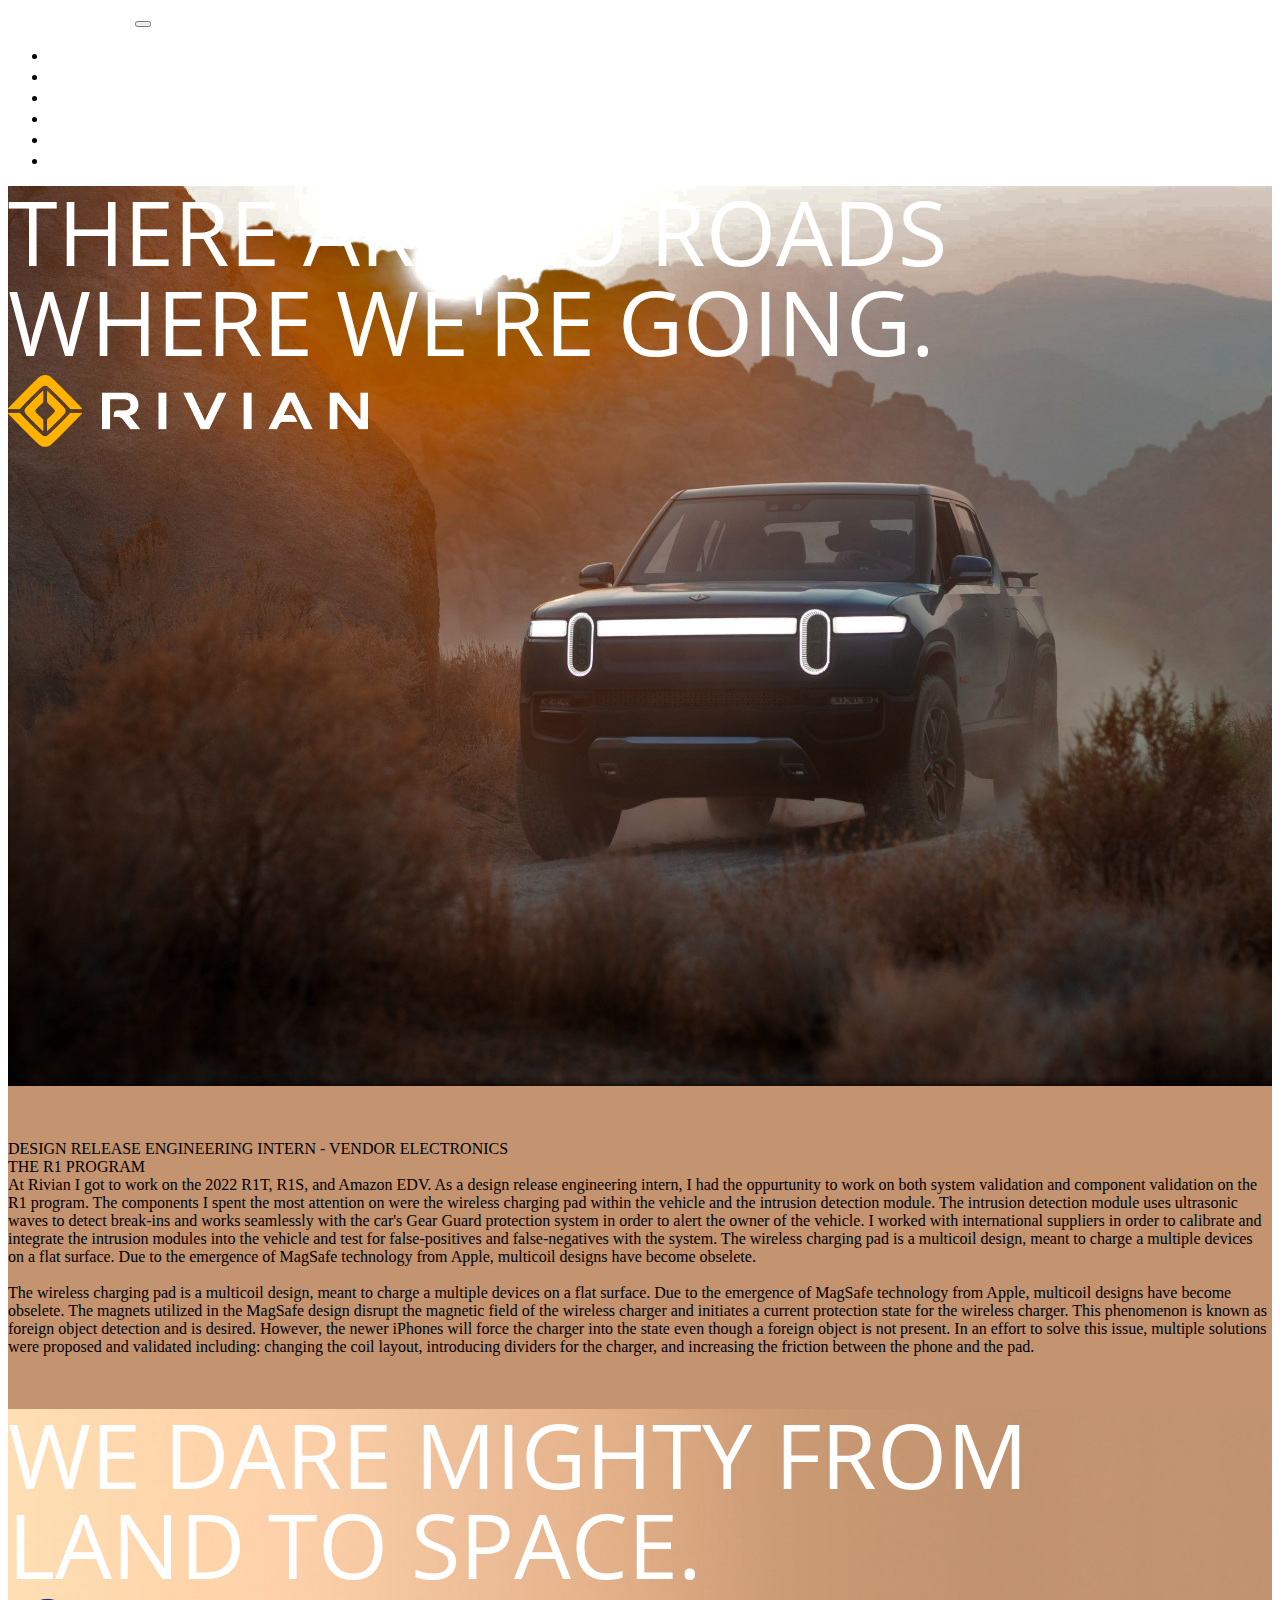
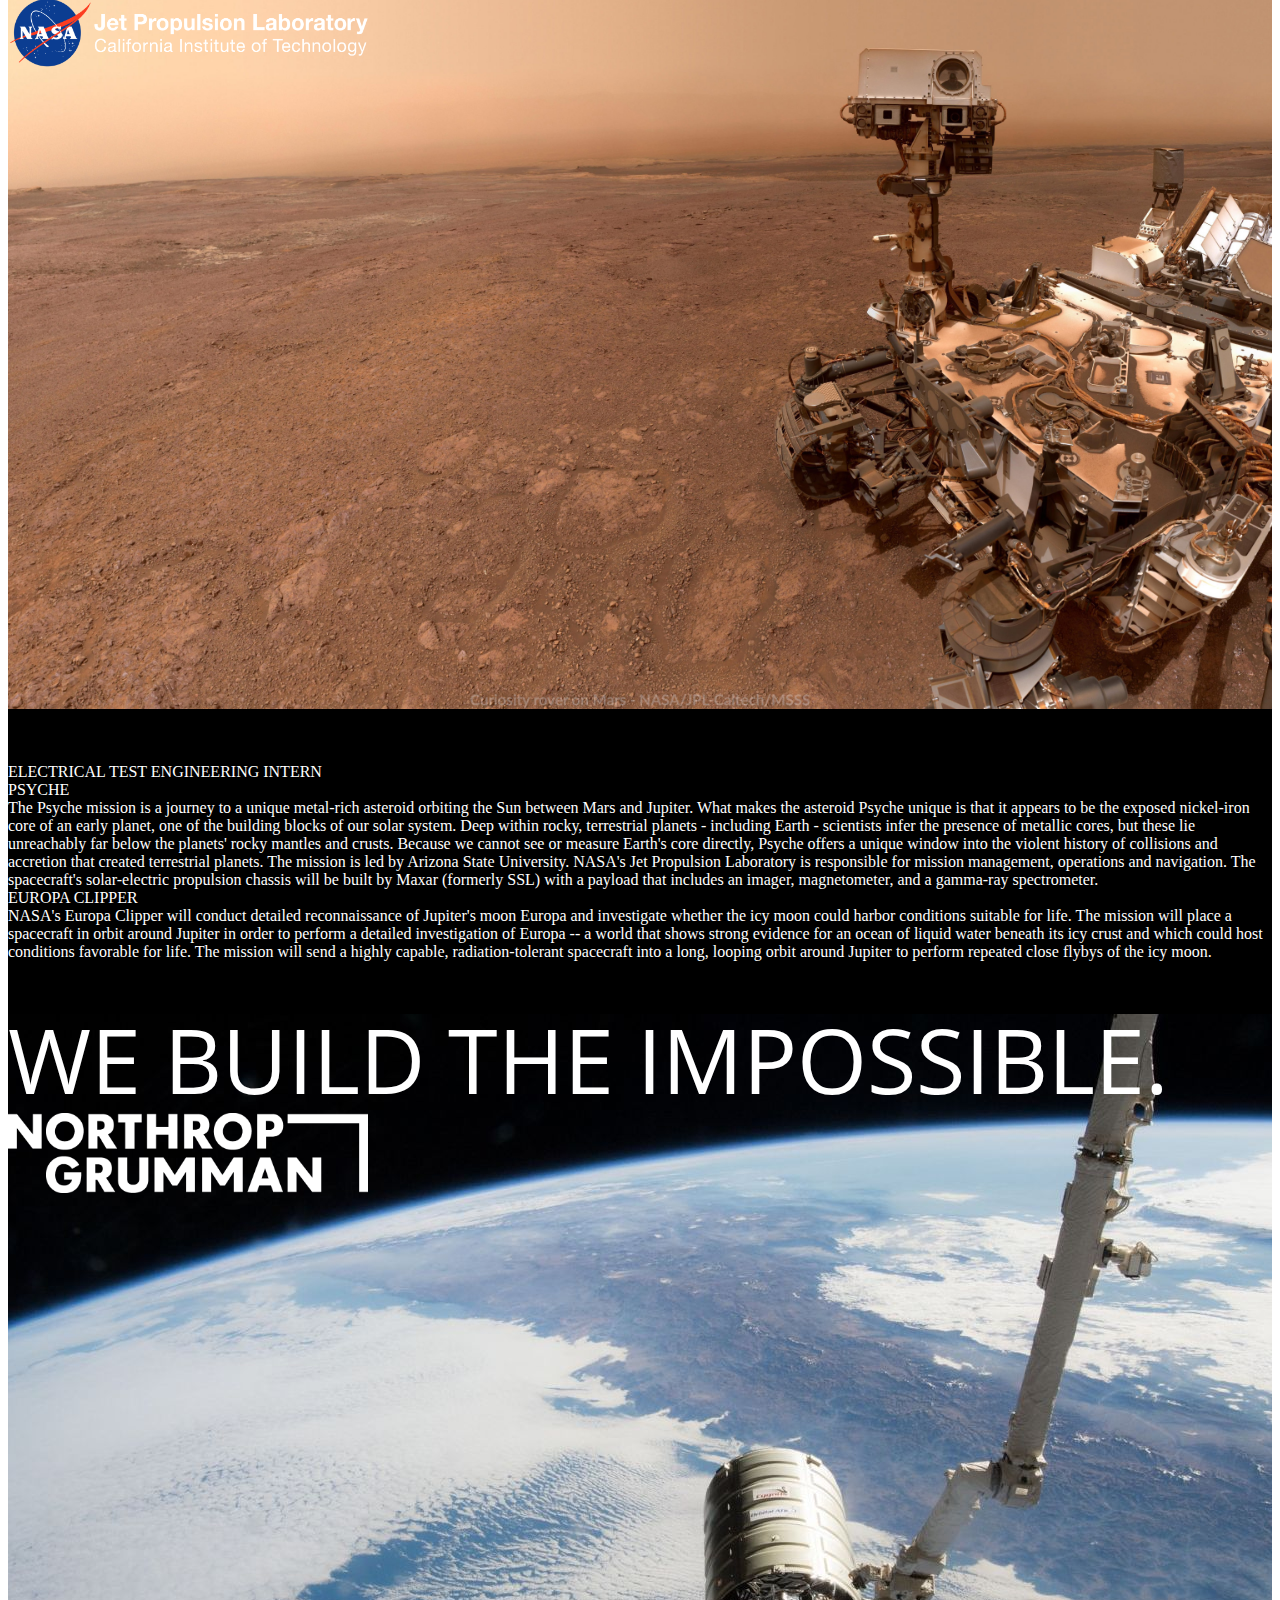
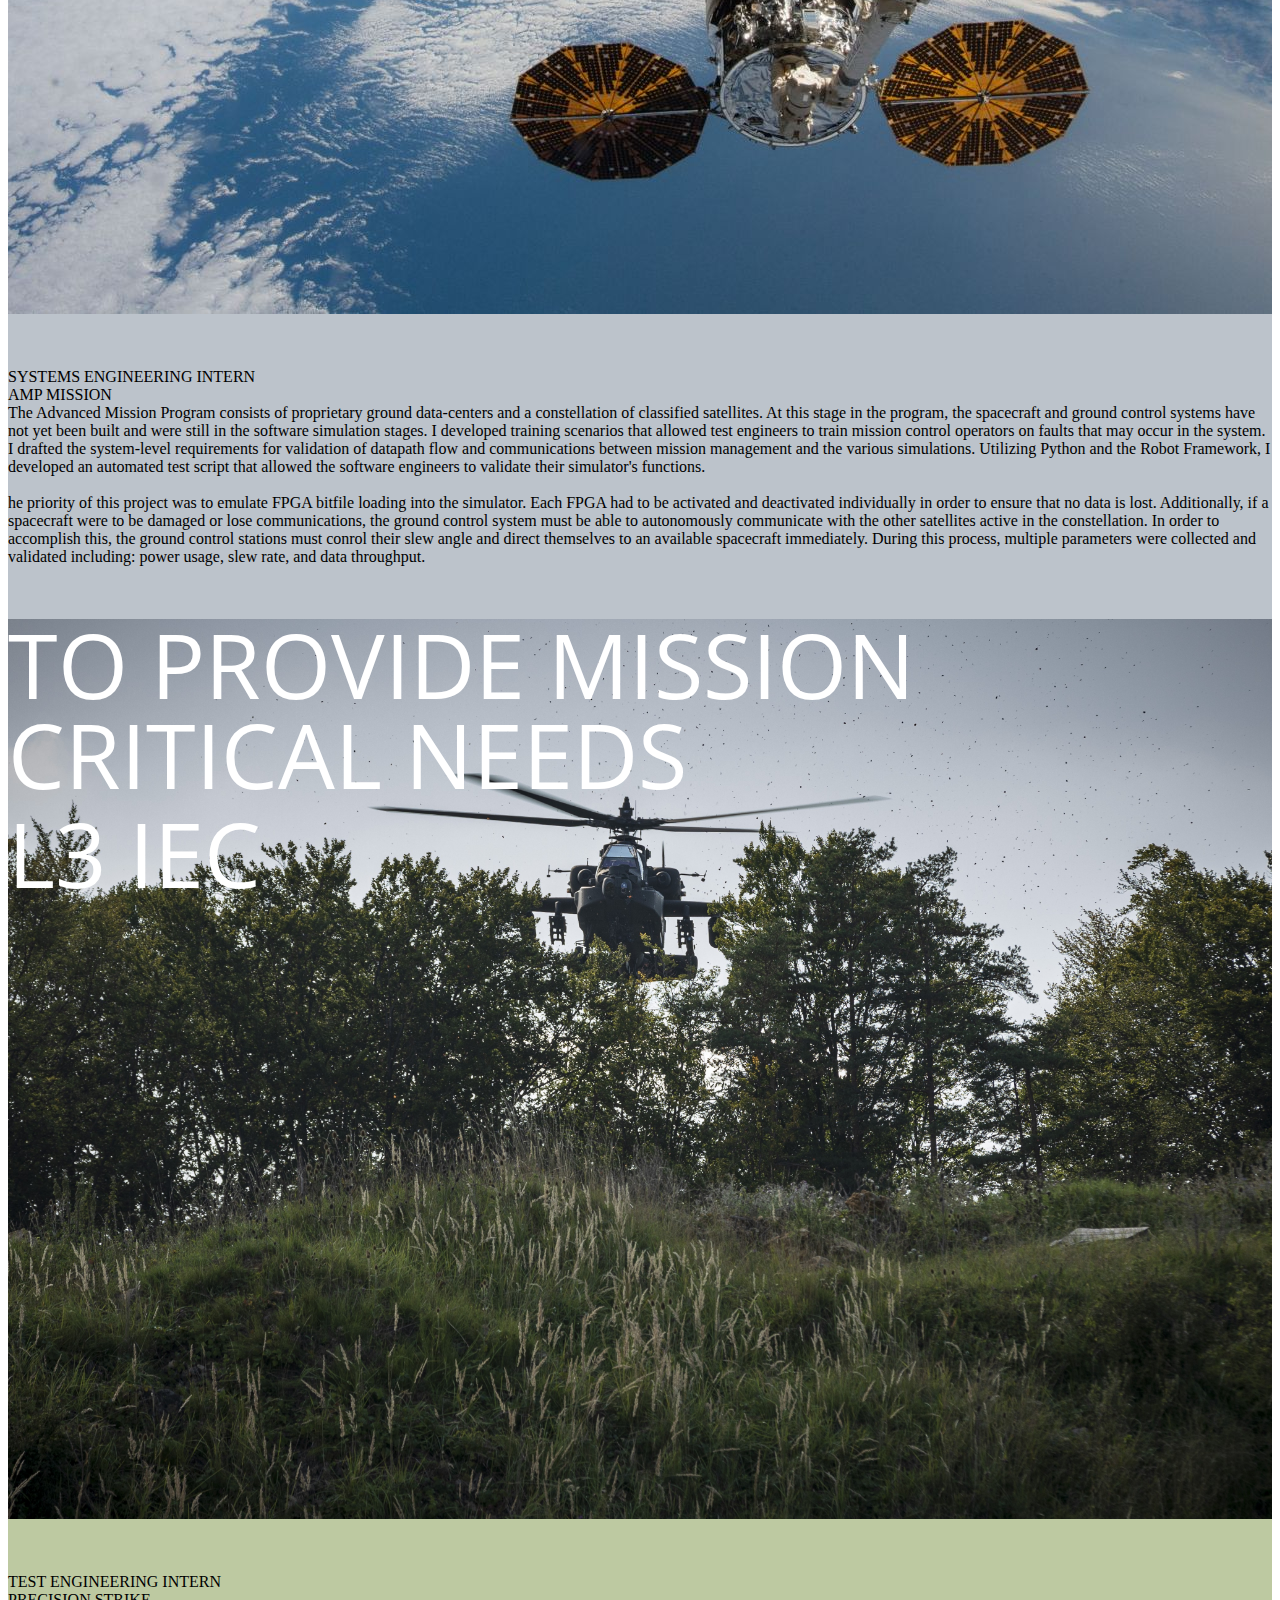
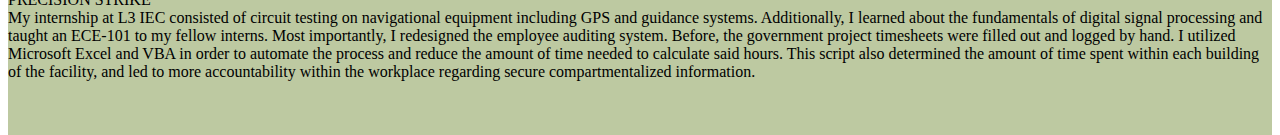
==== index.html @ f3db8d6e "Update index.html" ====
<!DOCTYPE html>
<html>
    <head>
        <title>Khoi Nguyen</title> 
        <meta charset="UTF-8">
        <meta name = "viewport" content ="width=device-width, intitial-scale=1.0">
        <link rel="apple-touch-icon" sizes="180x180" href="/apple-touch-icon.png">
        <link rel="icon" type="image/png" sizes="32x32" href="/favicon-32x32.png">
        <link rel="icon" type="image/png" sizes="16x16" href="/favicon-16x16.png">
        <link rel="manifest" href="/site.webmanifest">
        <link rel="mask-icon" href="/safari-pinned-tab.svg" color="#5bbad5">
        <meta name="msapplication-TileColor" content="#da532c">
        <meta name="theme-color" content="#ffffff">
        <link href="https://cdn.jsdelivr.net/npm/bootstrap@5.1.3/dist/css/bootstrap.min.css" rel="stylesheet" integrity="sha384-1BmE4kWBq78iYhFldvKuhfTAU6auU8tT94WrHftjDbrCEXSU1oBoqyl2QvZ6jIW3" crossorigin="anonymous">
        <link rel="stylesheet" href="main.css">
        <link rel="preconnect" href="https://fonts.googleapis.com">
        <link rel="preconnect" href="https://fonts.gstatic.com" crossorigin>
        <link href="https://fonts.googleapis.com/css2?family=Open+Sans:wght@700;800&family=Roboto&display=swap" rel="stylesheet">
    </head>
    <body> 
    <nav class="navbar navbar-expand-lg bg-dark navbar-dark fixed-top">
      <div class="container-fluid">
        <a href="#" class="col-4-lg offset-lg-1 navbar-brand nav-brand-text">KHOI NGUYEN</a>
        <button
          class="navbar-toggler"
          type="button"
          data-bs-toggle="collapse"
          data-bs-target="#navmenu"
        >
          <span class="navbar-toggler-icon"></span>
        </button>

        <div class="collapse navbar-collapse" id="navmenu">
            <ul class="navbar-nav ms-auto">
              <li class="nav-item">
                <a href="#rivian" class="nav-link nav-item-text">Rivian</a>
              </li>
              <li class="nav-item">
                <a href="#nasa" class="nav-link nav-item-text">NASA JPL</a>
              </li>
              <li class="nav-item">
                <a href="#ng" class="nav-link nav-item-text">Northrop Grumman</a>
              </li>
              <li class="nav-item">
                <a href="#l3" class="nav-link nav-item-text">L3 IEC</a>
              </li>
              <li class="nav-item">
                <a href="about.html" class="nav-link nav-item-text">About Me</a>
              </li>
              <li class="nav-item">
                <a href="https://docs.google.com/document/d/1UL4uUA7EP6CMuGkQOuOCuGX_CeTuwXxSpNr4F12MhzI/edit?usp=sharing" target= "_blank" class="nav-link nav-item-text">Resume</a>
            </li>
            </ul>
          </div>
      </div>
    </nav>
        <div class="rivianbackground">
            <div id="rivian">
                <div class="container">

                    <div class="col-lg-10 page1contents d-flex flex-column justify-content-center">
                        <div class="subtitle">THERE ARE NO ROADS WHERE WE'RE GOING.</div>
                        <img class ="logo" src="rivian.png" alt="">
                    </div>
                </div>
            </div>
        </div>
        <div class="page2tan">
            <div class="container"><div class="h2">DESIGN RELEASE ENGINEERING INTERN - VENDOR ELECTRONICS</div></div>
            <div class="container">
                <div class="row">
                    <div class="col-lg-6">
                        <div class=" h1">THE R1 PROGRAM</div>
                        <div class="p">At Rivian I got to work on the 2022 R1T, R1S, and Amazon EDV. As a design release engineering intern, I had the oppurtunity 
                            to work on both system validation and component validation on the R1 program. The components I spent the most attention on 
                            were the wireless charging pad within the vehicle and the intrusion detection module. The intrusion detection module uses 
                            ultrasonic waves to detect break-ins and works seamlessly with the car's Gear Guard protection system in order to alert 
                            the owner of the vehicle. I worked with international suppliers in order to calibrate and integrate the intrusion modules 
                            into the vehicle and test for false-positives and false-negatives with the system. The wireless charging pad is a multicoil design, 
                            meant to charge a multiple devices on a flat surface. Due to the emergence of MagSafe technology from Apple, multicoil designs have become obselete.

                        </div>
                    </div>
                    <div class="col-lg-6">
                        <div class=" h1">&nbsp</div>
                        <div class="p">The wireless charging pad is a multicoil design, meant to charge a multiple devices on a flat surface. Due to the emergence of 
                            MagSafe technology from Apple, multicoil designs have become obselete. The magnets utilized in the MagSafe design disrupt the magnetic field 
                            of the wireless charger and initiates a current protection state for the wireless charger. This phenomenon is known as foreign object detection 
                            and is desired. However, the newer iPhones will force the charger into the state even though a foreign object is not present. In an effort to solve this 
                            issue, multiple solutions were proposed and validated including: changing the coil layout, introducing dividers for the charger, and increasing the friction 
                            between the phone and the pad.

                        </div>
                    </div>
                </div>
            </div>
        </div>
        <div class="nasabackground">
            <div id="nasa">
                <div class="container">

                    <div class="col-lg-10 page1contents d-flex flex-column justify-content-center">
                        <div class="subtitle">WE DARE MIGHTY FROM LAND TO SPACE.</div>
                        <img class ="logo" src="nasa.png" alt="">
                    </div>
                </div>
            </div>
        </div>
        <div class="page2black">
            <div class="container"><div class="h2">ELECTRICAL TEST ENGINEERING INTERN</div></div>
            <div class="container">
                <div class="row">
                    <div class="col-lg-6">
                        <div class=" h1">PSYCHE</div>
                        <div class="p">The Psyche mission is a journey to a unique metal-rich asteroid orbiting the Sun between Mars and Jupiter. 
                            What makes the asteroid Psyche unique is that it appears to be the exposed nickel-iron core of an early planet, one 
                            of the building blocks of our solar system. Deep within rocky, terrestrial planets - including Earth - scientists 
                            infer the presence of metallic cores, but these lie unreachably far below the planets' rocky mantles and crusts. 
                            Because we cannot see or measure Earth's core directly, Psyche offers a unique window into the violent history of 
                            collisions and accretion that created terrestrial planets. The mission is led by Arizona State University. NASA's 
                            Jet Propulsion Laboratory is responsible for mission management, operations and navigation. The spacecraft's 
                            solar-electric propulsion chassis will be built by Maxar (formerly SSL) with a payload that includes an imager, 
                            magnetometer, and a gamma-ray spectrometer.
                        </div>
                    </div>
                    <div class="col-lg-6">
                        <div class=" h1">EUROPA CLIPPER</div>
                        <div class="p">NASA's Europa Clipper will conduct detailed reconnaissance of Jupiter's moon Europa and investigate 
                            whether the icy moon could harbor conditions suitable for life. The mission will place a spacecraft in orbit 
                            around Jupiter in order to perform a detailed investigation of Europa -- a world that shows strong evidence 
                            for an ocean of liquid water beneath its icy crust and which could host conditions favorable for life. The 
                            mission will send a highly capable, radiation-tolerant spacecraft into a long, looping orbit around Jupiter 
                            to perform repeated close flybys of the icy moon.
                        </div>
                    </div>
                </div>
            </div>
        </div>
        <div class="northropbackground">
            <div id="ng">
                <div class="container">

                    <div class="col-lg-8 page1contents d-flex flex-column justify-content-center">
                        <div class="subtitle">WE BUILD THE IMPOSSIBLE.</div>
                        <img class ="logo" src="northrop.png" alt="">
                    </div>
                </div>
            </div>
        </div>
        <div class="page2blue">
            <div class="container"><div class="h2">SYSTEMS ENGINEERING INTERN</div></div>
            <div class="container">
                <div class="row">
                    <div class="col-lg-6">
                        <div class="h1">AMP MISSION</div>
                        <div class="p">
                            The Advanced Mission Program consists of proprietary ground data-centers and a constellation of classified satellites. At this stage in the program, the spacecraft 
                            and ground control systems have not yet been built and were still in the software simulation stages. I developed training scenarios that allowed test engineers to train 
                            mission control operators on faults that may occur in the system. I drafted the system-level requirements for validation of datapath flow and communications between mission 
                            management and the various simulations. Utilizing Python and the Robot Framework, I developed an automated test script that allowed the software engineers to validate their 
                            simulator's functions.
                        </div>
                    </div>
                    <div class="col-lg-6">
                        <div class="h1">&nbsp</div>
                        <div class="p">
                            he priority of this project was to emulate FPGA bitfile loading into the simulator. Each FPGA had to be activated and deactivated individually in order 
                            to ensure that no data is lost. Additionally, if a spacecraft were to be damaged or lose communications, the ground control system must be able to autonomously communicate with 
                            the other satellites active in the constellation. In order to accomplish this, the ground control stations must conrol their slew angle and direct themselves 
                            to an available spacecraft immediately. During this process, multiple parameters were collected and validated including: power usage, slew rate, and data throughput.
                        </div>
                    </div>
                </div>
            </div>
        </div>
        <div class="l3background">
            <div id="l3">
                <div class="container">

                    <div class="page1contents d-flex flex-column justify-content-center">
                        <div class="subtitle">TO PROVIDE MISSION CRITICAL NEEDS</div>
                        <div class="subtitle">L3 IEC</div>
                    </div>
                </div>
            </div>
        </div>
        <div class="page2green">
            <div class="container"><div class="h2">TEST ENGINEERING INTERN</div></div>
            <div class="container">
                <div class="col-lg-8">
                    <div class="h1">PRECISION STRIKE</div>
                    <div class="p">
                        My internship at L3 IEC consisted of circuit testing on navigational equipment including GPS and guidance systems. Additionally, I learned about the fundamentals 
                        of digital signal processing and taught an ECE-101 to my fellow interns. Most importantly, I redesigned the employee auditing system. Before, the government project 
                        timesheets were filled out and logged by hand. I utilized Microsoft Excel and VBA in order to automate the process and reduce the amount of time needed to calculate 
                        said hours. This script also determined the amount of time spent within each building of the facility, and led to more accountability within the workplace regarding 
                        secure compartmentalized information.
                    </div>
                </div>
            </div>
        </div>
        


        <script src="https://cdn.jsdelivr.net/npm/bootstrap@5.1.3/dist/js/bootstrap.bundle.min.js" integrity="sha384-ka7Sk0Gln4gmtz2MlQnikT1wXgYsOg+OMhuP+IlRH9sENBO0LRn5q+8nbTov4+1p" crossorigin="anonymous"></script>
        <script>
            window.addEventListener('scroll', function () {
                const height = window.innerHeight*0.2;
                let header = document.querySelector('nav');
                let windowPosition = window.scrollY > height;
                header.classList.toggle('scrolled', windowPosition);
            })
        </script>
    </body>

</html>
---- main.css ----
html, body{
    scroll-behavior: smooth;
    text-decoration-skip-ink: none !important;
    word-wrap: break-word;
}
body{
    min-height: 100vh;
    min-height: fill-available;
    min-height: -webkit-fill-available;
}
html{
    height: fill-available;
    height: -webkit-fill-available;
}
.bg-dark{
    background: transparent !important;
}
.bg-dark.scrolled{
    transition: 500ms ease !important;
    background: rgba(0,0,0,0) !important;
}
.nav-brand-text, .nav-brand-text:hover{
    font-size: 1.1rem;
    text-decoration: underline  0.4rem white;
    color: white;
}
.dropdown .nav-link{
    color: white;
    font-size: 1.1rem;
    text-decoration: underline  0.4rem transparent !important;
    transition: text-decoration-color 0.5s !important;
}
.dropdown-menu-right {
    right: 0;
    left: auto;
}
.dropdown-toggle:hover, .dropdown-toggle:visited .dropdown-toggle:active .drodown-toggle:focus{
    font-size: 1.1rem;
    text-decoration-color: white !important;
    color: white !important;
}
.nav-item-text{
    font-size: 1.1rem;
    text-decoration: underline  0.4rem transparent;
    color: white !important;
    transition: text-decoration-color 0.5s;
}
.nav-item-text:hover, .nav-item-text:visited{
    text-decoration-color: white !important;
    color: white !important;
}

.subtitle{
    color: white;
    position: relative;
    font-size: 10vh;
    font-family: 'Open Sans', sans-serif;
    line-height: 10vh;
    padding-bottom: 1vh;
}

.logo{
    width: 40vh;
    margin:0;
    height: auto;
    position: relative;
}
.bluebackground{
    height:50vh;
    background-color: #66b3ff;
    background-size:cover;
    background-position: center;
    margin-top:-1px;
}
.nasabackground{
    height:100vh;
    background-image: url(nasabackground.jpg);
    background-size:cover;
    background-position: top;
    margin-top:-1px;
}
.rivianbackground{
    height:100vh;
    background-image: url(rivianbackground.jpg);
    background-size:cover;
    background-position: 0% 0%;
    margin-top:-1px;
}
.northropbackground{
    height:100vh;
    background-image: url(northropbackground.jpg);
    background-size:cover;
    background-position: center;
    margin-top:-1px;
}
.l3background{
    height:100vh;
    background-image: url(l3background.jpg);
    background-size:cover;
    background-position: center;
    margin-top:-1px;
}

.halfpagecontents{
    height: 50vh;
}

.page1contents{
    height: 100vh;
}
.page2black{
    padding-top: 6vh;
    padding-bottom: 6vh;
    height: auto;
    background-color: #000000;
    margin:0;
    color: white;
}
.page2tan{
    padding-top: 6vh;
    padding-bottom: 6vh;
    height: auto;
    background-color: #c49370;
    margin:0;
}
.page2blue{
    padding-top: 6vh;
    padding-bottom: 6vh;
    height: auto;
    background-color: #BCC3CB;
    margin:0;
}
.page2green{
    padding-top: 6vh;
    padding-bottom: 6vh;
    height: auto;
    background-color: #bdc9a1;
    margin:0;
}
.page2white{
    padding-top: 6vh;
    padding-bottom: 6vh;
    height: auto;
    background-color: #FFFFFF;
    margin:0;
}
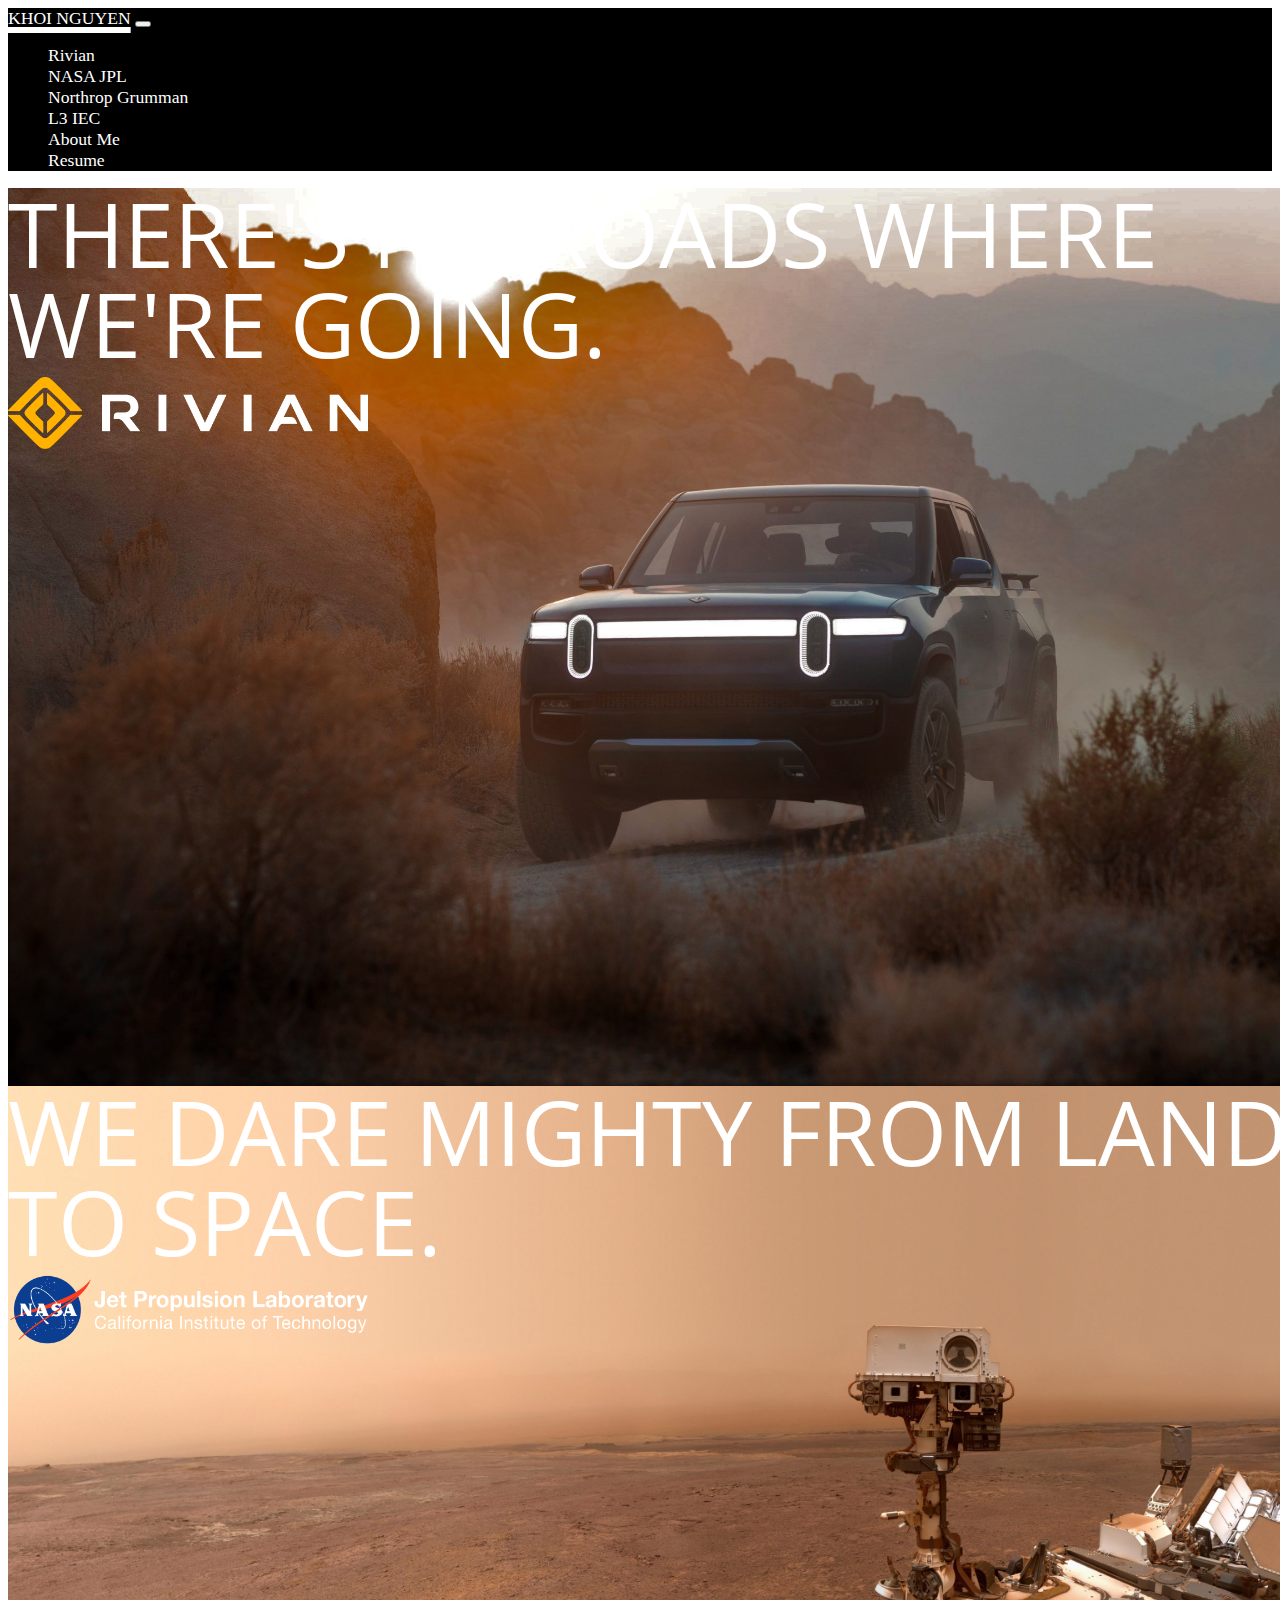
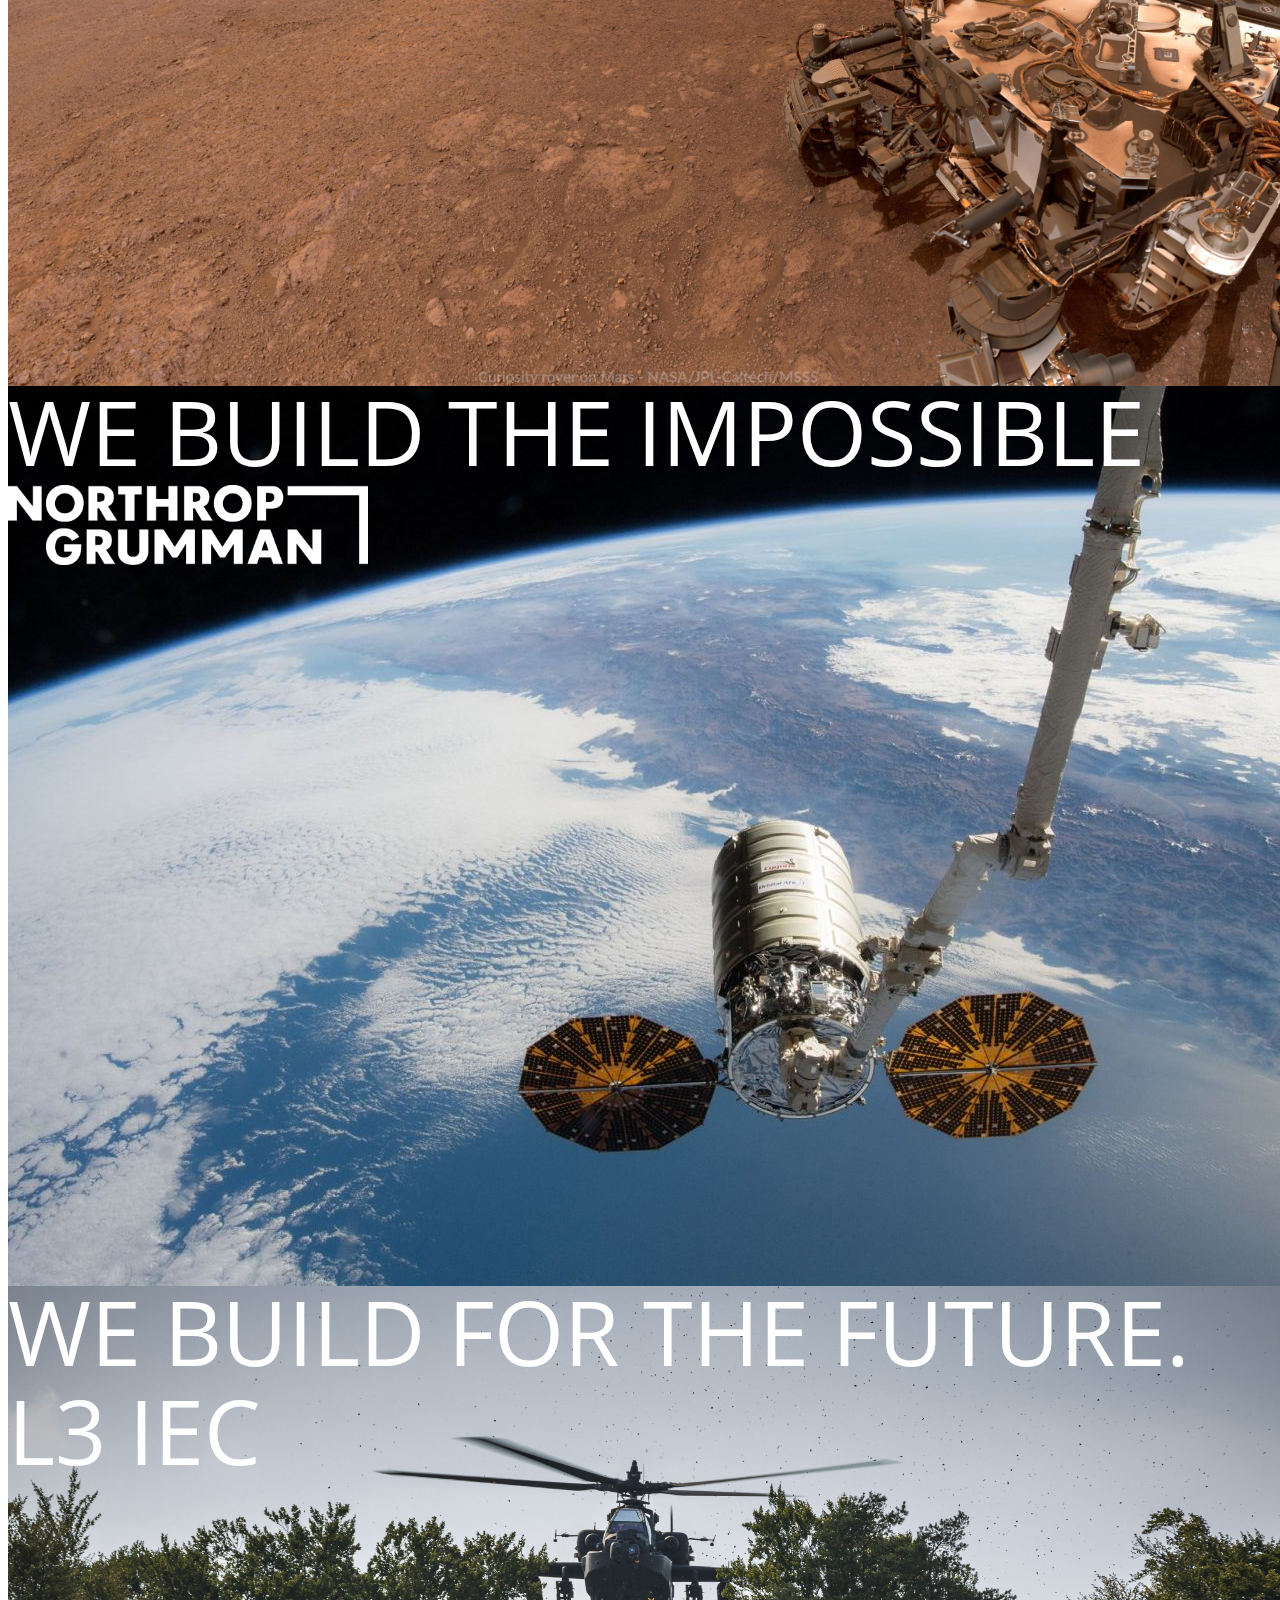
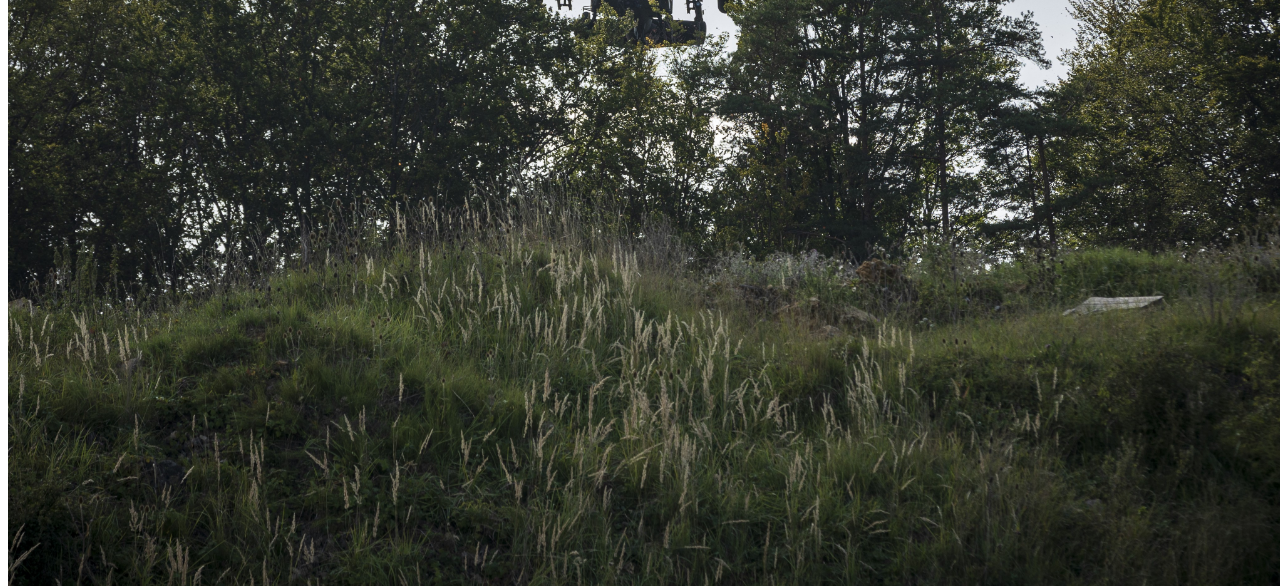
==== commit b8a39c04: "mobile formatting test" ====
--- a/index.html
+++ b/index.html
@@ -54,158 +54,49 @@
           </div>
       </div>
     </nav>
-        <div class="rivianbackground">
-            <div id="rivian">
-                <div class="container">
-
-                    <div class="col-lg-10 page1contents d-flex flex-column justify-content-center">
-                        <div class="subtitle">THERE ARE NO ROADS WHERE WE'RE GOING.</div>
-                        <img class ="logo" src="rivian.png" alt="">
-                    </div>
-                </div>
+    <div class="section">
+        <div id="rivian" class="rivianbackground container-fluid d-flex flex-column justify-content-center">             
+            <div class="col-lg-6 offset-lg-1 page1contents">
+                <div class="subtitle">THERE'S NO ROADS WHERE WE'RE GOING.</div>
+                <img class ="logo" src="rivian.png" alt="">
             </div>
         </div>
-        <div class="page2tan">
-            <div class="container"><div class="h2">DESIGN RELEASE ENGINEERING INTERN - VENDOR ELECTRONICS</div></div>
-            <div class="container">
-                <div class="row">
-                    <div class="col-lg-6">
-                        <div class=" h1">THE R1 PROGRAM</div>
-                        <div class="p">At Rivian I got to work on the 2022 R1T, R1S, and Amazon EDV. As a design release engineering intern, I had the oppurtunity 
-                            to work on both system validation and component validation on the R1 program. The components I spent the most attention on 
-                            were the wireless charging pad within the vehicle and the intrusion detection module. The intrusion detection module uses 
-                            ultrasonic waves to detect break-ins and works seamlessly with the car's Gear Guard protection system in order to alert 
-                            the owner of the vehicle. I worked with international suppliers in order to calibrate and integrate the intrusion modules 
-                            into the vehicle and test for false-positives and false-negatives with the system. The wireless charging pad is a multicoil design, 
-                            meant to charge a multiple devices on a flat surface. Due to the emergence of MagSafe technology from Apple, multicoil designs have become obselete.
-
-                        </div>
-                    </div>
-                    <div class="col-lg-6">
-                        <div class=" h1">&nbsp</div>
-                        <div class="p">The wireless charging pad is a multicoil design, meant to charge a multiple devices on a flat surface. Due to the emergence of 
-                            MagSafe technology from Apple, multicoil designs have become obselete. The magnets utilized in the MagSafe design disrupt the magnetic field 
-                            of the wireless charger and initiates a current protection state for the wireless charger. This phenomenon is known as foreign object detection 
-                            and is desired. However, the newer iPhones will force the charger into the state even though a foreign object is not present. In an effort to solve this 
-                            issue, multiple solutions were proposed and validated including: changing the coil layout, introducing dividers for the charger, and increasing the friction 
-                            between the phone and the pad.
-
-                        </div>
-                    </div>
-                </div>
+    </div>
+    
+    <div class="section">
+        <div id="nasa" class="nasabackground container-fluid d-flex flex-column justify-content-center">             
+            <div class="col-lg-6 offset-lg-1 page1contents">
+                <div class="subtitle">WE DARE MIGHTY FROM LAND TO SPACE.</div>
+                <img class ="logo" src="nasa.png" alt="">
             </div>
         </div>
-        <div class="nasabackground">
-            <div id="nasa">
-                <div class="container">
-
-                    <div class="col-lg-10 page1contents d-flex flex-column justify-content-center">
-                        <div class="subtitle">WE DARE MIGHTY FROM LAND TO SPACE.</div>
-                        <img class ="logo" src="nasa.png" alt="">
-                    </div>
-                </div>
+    </div>
+    
+    <div class="section">
+        <div id="ng" class="northropbackground container-fluid d-flex flex-column justify-content-center">             
+            <div class="col-lg-6 offset-lg-1 page1contents">
+                <div class="subtitle">WE BUILD THE IMPOSSIBLE</div>
+                <img class ="logo" src="northrop.png" alt="">
             </div>
         </div>
-        <div class="page2black">
-            <div class="container"><div class="h2">ELECTRICAL TEST ENGINEERING INTERN</div></div>
-            <div class="container">
-                <div class="row">
-                    <div class="col-lg-6">
-                        <div class=" h1">PSYCHE</div>
-                        <div class="p">The Psyche mission is a journey to a unique metal-rich asteroid orbiting the Sun between Mars and Jupiter. 
-                            What makes the asteroid Psyche unique is that it appears to be the exposed nickel-iron core of an early planet, one 
-                            of the building blocks of our solar system. Deep within rocky, terrestrial planets - including Earth - scientists 
-                            infer the presence of metallic cores, but these lie unreachably far below the planets' rocky mantles and crusts. 
-                            Because we cannot see or measure Earth's core directly, Psyche offers a unique window into the violent history of 
-                            collisions and accretion that created terrestrial planets. The mission is led by Arizona State University. NASA's 
-                            Jet Propulsion Laboratory is responsible for mission management, operations and navigation. The spacecraft's 
-                            solar-electric propulsion chassis will be built by Maxar (formerly SSL) with a payload that includes an imager, 
-                            magnetometer, and a gamma-ray spectrometer.
-                        </div>
-                    </div>
-                    <div class="col-lg-6">
-                        <div class=" h1">EUROPA CLIPPER</div>
-                        <div class="p">NASA's Europa Clipper will conduct detailed reconnaissance of Jupiter's moon Europa and investigate 
-                            whether the icy moon could harbor conditions suitable for life. The mission will place a spacecraft in orbit 
-                            around Jupiter in order to perform a detailed investigation of Europa -- a world that shows strong evidence 
-                            for an ocean of liquid water beneath its icy crust and which could host conditions favorable for life. The 
-                            mission will send a highly capable, radiation-tolerant spacecraft into a long, looping orbit around Jupiter 
-                            to perform repeated close flybys of the icy moon.
-                        </div>
-                    </div>
-                </div>
+    </div>
+        
+    <div class="section">
+        <div id="l3" class="l3background container-fluid d-flex flex-column justify-content-center">             
+            <div class="col-lg-6 offset-lg-1 page1contents">
+                <div class="subtitle">WE BUILD FOR THE FUTURE.</div>
+                <div class="subtitle">L3 IEC</div>
             </div>
         </div>
-        <div class="northropbackground">
-            <div id="ng">
-                <div class="container">
-
-                    <div class="col-lg-8 page1contents d-flex flex-column justify-content-center">
-                        <div class="subtitle">WE BUILD THE IMPOSSIBLE.</div>
-                        <img class ="logo" src="northrop.png" alt="">
-                    </div>
-                </div>
-            </div>
-        </div>
-        <div class="page2blue">
-            <div class="container"><div class="h2">SYSTEMS ENGINEERING INTERN</div></div>
-            <div class="container">
-                <div class="row">
-                    <div class="col-lg-6">
-                        <div class="h1">AMP MISSION</div>
-                        <div class="p">
-                            The Advanced Mission Program consists of proprietary ground data-centers and a constellation of classified satellites. At this stage in the program, the spacecraft 
-                            and ground control systems have not yet been built and were still in the software simulation stages. I developed training scenarios that allowed test engineers to train 
-                            mission control operators on faults that may occur in the system. I drafted the system-level requirements for validation of datapath flow and communications between mission 
-                            management and the various simulations. Utilizing Python and the Robot Framework, I developed an automated test script that allowed the software engineers to validate their 
-                            simulator's functions.
-                        </div>
-                    </div>
-                    <div class="col-lg-6">
-                        <div class="h1">&nbsp</div>
-                        <div class="p">
-                            he priority of this project was to emulate FPGA bitfile loading into the simulator. Each FPGA had to be activated and deactivated individually in order 
-                            to ensure that no data is lost. Additionally, if a spacecraft were to be damaged or lose communications, the ground control system must be able to autonomously communicate with 
-                            the other satellites active in the constellation. In order to accomplish this, the ground control stations must conrol their slew angle and direct themselves 
-                            to an available spacecraft immediately. During this process, multiple parameters were collected and validated including: power usage, slew rate, and data throughput.
-                        </div>
-                    </div>
-                </div>
-            </div>
-        </div>
-        <div class="l3background">
-            <div id="l3">
-                <div class="container">
-
-                    <div class="page1contents d-flex flex-column justify-content-center">
-                        <div class="subtitle">TO PROVIDE MISSION CRITICAL NEEDS</div>
-                        <div class="subtitle">L3 IEC</div>
-                    </div>
-                </div>
-            </div>
-        </div>
-        <div class="page2green">
-            <div class="container"><div class="h2">TEST ENGINEERING INTERN</div></div>
-            <div class="container">
-                <div class="col-lg-8">
-                    <div class="h1">PRECISION STRIKE</div>
-                    <div class="p">
-                        My internship at L3 IEC consisted of circuit testing on navigational equipment including GPS and guidance systems. Additionally, I learned about the fundamentals 
-                        of digital signal processing and taught an ECE-101 to my fellow interns. Most importantly, I redesigned the employee auditing system. Before, the government project 
-                        timesheets were filled out and logged by hand. I utilized Microsoft Excel and VBA in order to automate the process and reduce the amount of time needed to calculate 
-                        said hours. This script also determined the amount of time spent within each building of the facility, and led to more accountability within the workplace regarding 
-                        secure compartmentalized information.
-                    </div>
-                </div>
-            </div>
-        </div>
+    </div>
+        
         
 
 
         <script src="https://cdn.jsdelivr.net/npm/bootstrap@5.1.3/dist/js/bootstrap.bundle.min.js" integrity="sha384-ka7Sk0Gln4gmtz2MlQnikT1wXgYsOg+OMhuP+IlRH9sENBO0LRn5q+8nbTov4+1p" crossorigin="anonymous"></script>
         <script>
             window.addEventListener('scroll', function () {
-                const height = window.innerHeight*0.2;
+                const height = window.innerHeight;
                 let header = document.querySelector('nav');
                 let windowPosition = window.scrollY > height;
                 header.classList.toggle('scrolled', windowPosition);
--- a/main.css
+++ b/main.css
@@ -2,6 +2,7 @@
     scroll-behavior: smooth;
     text-decoration-skip-ink: none !important;
     word-wrap: break-word;
+    height: 100%;
 }
 body{
     min-height: 100vh;
@@ -13,11 +14,7 @@
     height: -webkit-fill-available;
 }
 .bg-dark{
-    background: transparent !important;
-}
-.bg-dark.scrolled{
-    transition: 500ms ease !important;
-    background: rgba(0,0,0,0) !important;
+    background: black !important;
 }
 .nav-brand-text, .nav-brand-text:hover{
     font-size: 1.1rem;
@@ -66,39 +63,50 @@
     position: relative;
 }
 .bluebackground{
-    height:50vh;
+    height:50%;
+    width: 100%;
     background-color: #66b3ff;
     background-size:cover;
     background-position: center;
-    margin-top:-1px;
 }
 .nasabackground{
-    height:100vh;
+    height:100%;
+    width: 100%;
     background-image: url(nasabackground.jpg);
+    position: absolute;
     background-size:cover;
     background-position: top;
     margin-top:-1px;
 }
+.section{
+    height: 100%;
+}
 .rivianbackground{
-    height:100vh;
+    height: 100%;
+    width: 100%;
     background-image: url(rivianbackground.jpg);
+    position: absolute;
     background-size:cover;
     background-position: 0% 0%;
-    margin-top:-1px;
+    margin-top:1px;
 }
 .northropbackground{
-    height:100vh;
     background-image: url(northropbackground.jpg);
+    height:100%;
+    width: 100%;
     background-size:cover;
+    position: absolute;
+    margin-top:-1px;
     background-position: center;
-    margin-top:-1px;
 }
 .l3background{
-    height:100vh;
+    height:100%;
+    width: 100%;
+    position: absolute;
     background-image: url(l3background.jpg);
     background-size:cover;
     background-position: center;
-    margin-top:-1px;
+    margin-top: -1px;
 }
 
 .halfpagecontents{
@@ -106,7 +114,9 @@
 }
 
 .page1contents{
-    height: 100vh;
+    height: auto !important;
+    position: relative;
+    bottom: 0px;
 }
 .page2black{
     padding-top: 6vh;
@@ -143,4 +153,4 @@
     height: auto;
     background-color: #FFFFFF;
     margin:0;
-}+}
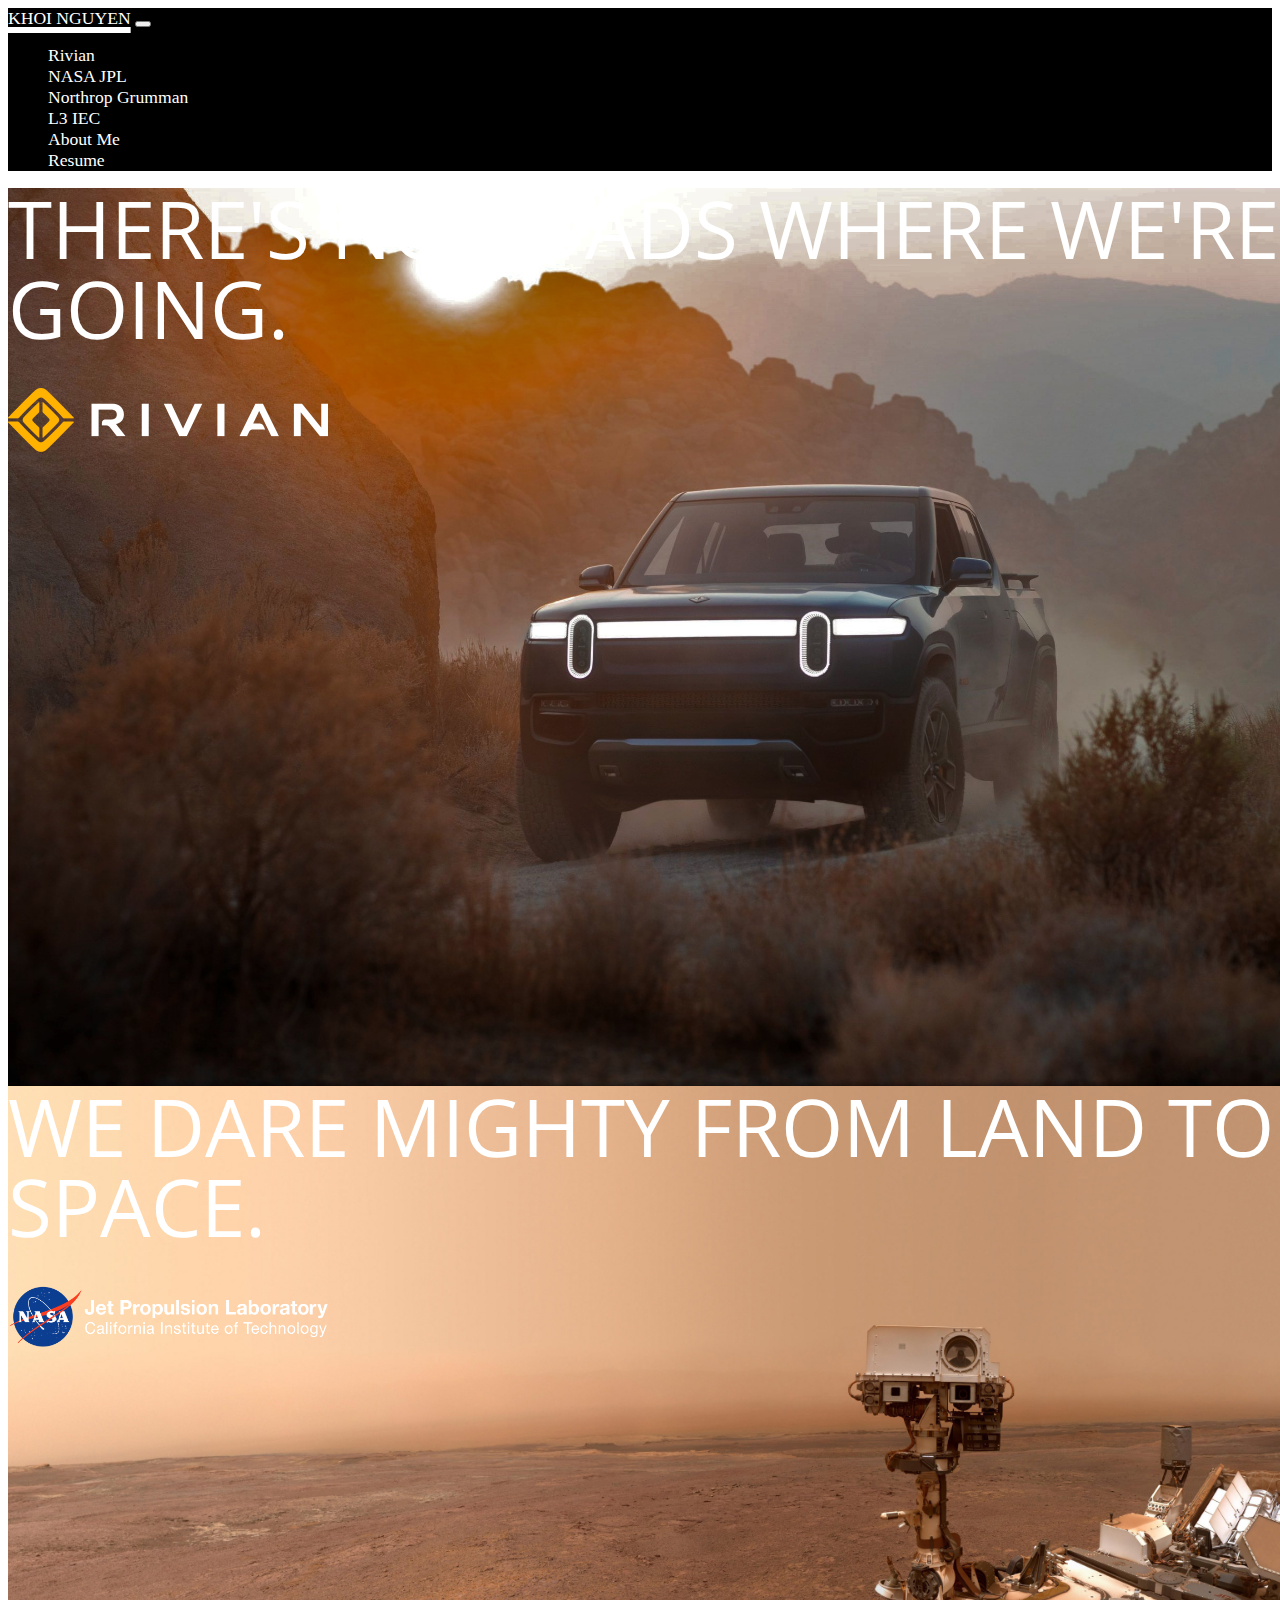
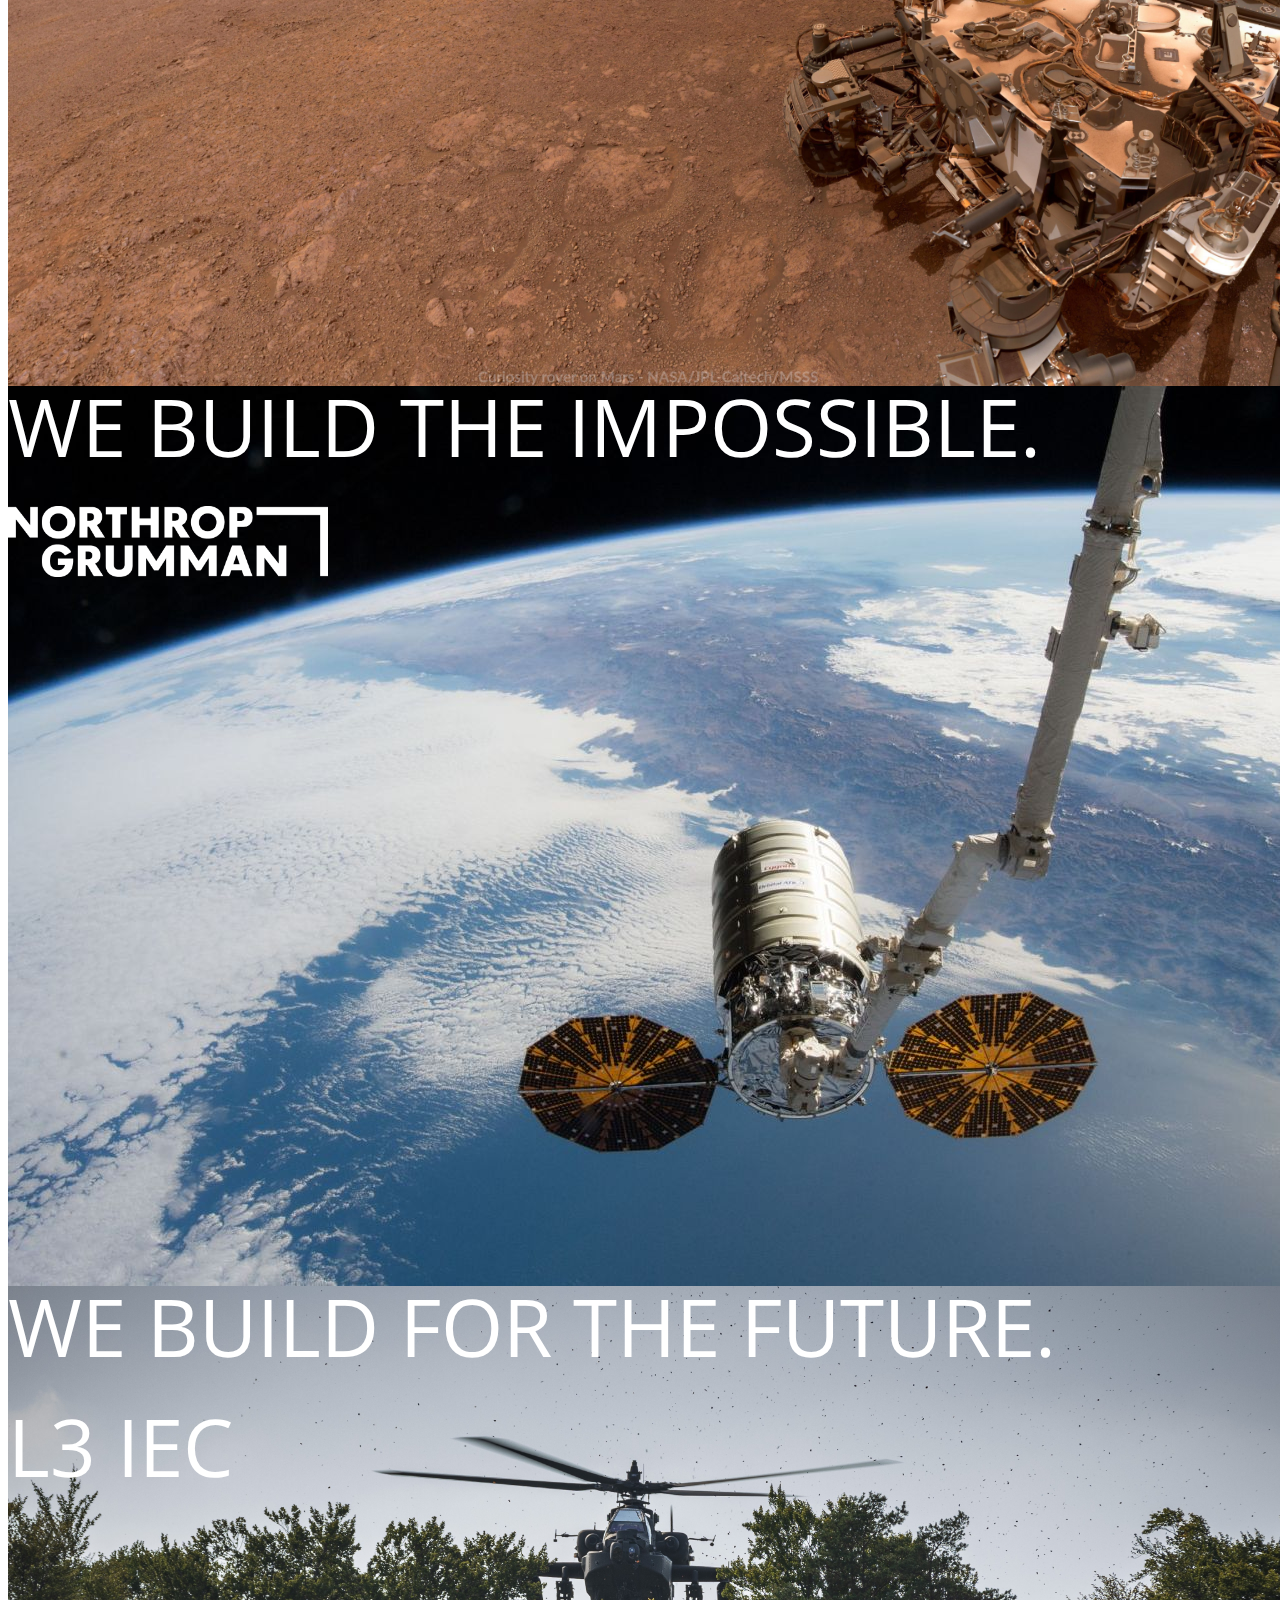
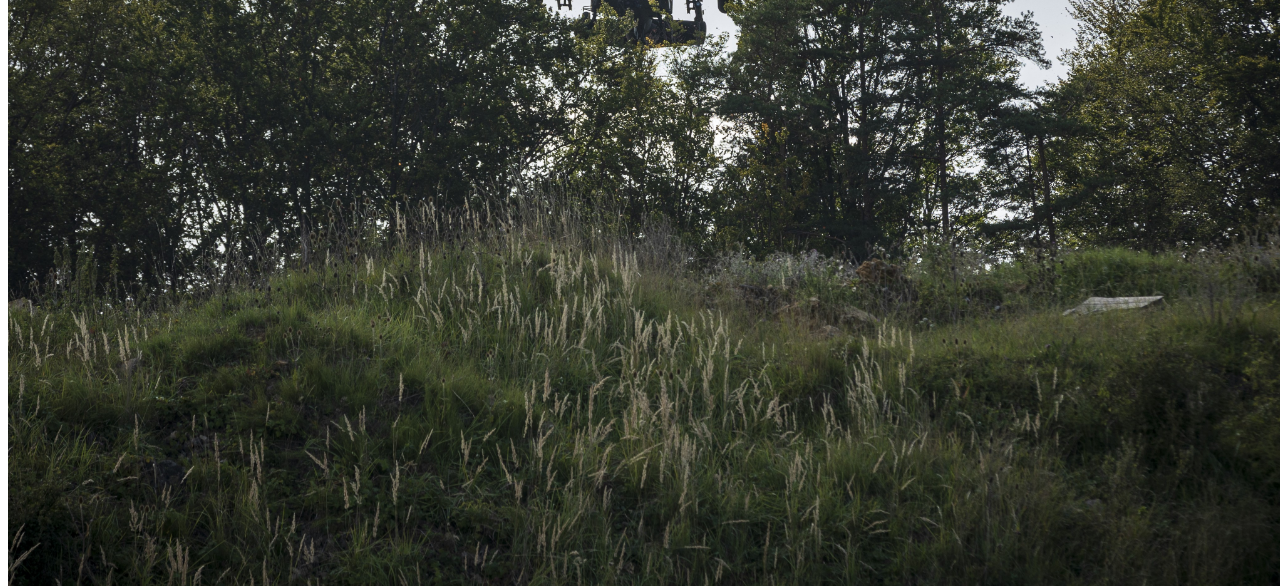
==== commit d852bc08: "remove all viewport height" ====
--- a/index.html
+++ b/index.html
@@ -18,90 +18,84 @@
         <link href="https://fonts.googleapis.com/css2?family=Open+Sans:wght@700;800&family=Roboto&display=swap" rel="stylesheet">
     </head>
     <body> 
-    <nav class="navbar navbar-expand-lg bg-dark navbar-dark fixed-top">
-      <div class="container-fluid">
-        <a href="#" class="col-4-lg offset-lg-1 navbar-brand nav-brand-text">KHOI NGUYEN</a>
-        <button
-          class="navbar-toggler"
-          type="button"
-          data-bs-toggle="collapse"
-          data-bs-target="#navmenu"
-        >
-          <span class="navbar-toggler-icon"></span>
-        </button>
-
-        <div class="collapse navbar-collapse" id="navmenu">
-            <ul class="navbar-nav ms-auto">
-              <li class="nav-item">
-                <a href="#rivian" class="nav-link nav-item-text">Rivian</a>
-              </li>
-              <li class="nav-item">
-                <a href="#nasa" class="nav-link nav-item-text">NASA JPL</a>
-              </li>
-              <li class="nav-item">
-                <a href="#ng" class="nav-link nav-item-text">Northrop Grumman</a>
-              </li>
-              <li class="nav-item">
-                <a href="#l3" class="nav-link nav-item-text">L3 IEC</a>
-              </li>
-              <li class="nav-item">
-                <a href="about.html" class="nav-link nav-item-text">About Me</a>
-              </li>
-              <li class="nav-item">
-                <a href="https://docs.google.com/document/d/1UL4uUA7EP6CMuGkQOuOCuGX_CeTuwXxSpNr4F12MhzI/edit?usp=sharing" target= "_blank" class="nav-link nav-item-text">Resume</a>
-            </li>
-            </ul>
-          </div>
-      </div>
-    </nav>
-    <div class="section">
-        <div id="rivian" class="rivianbackground container-fluid d-flex flex-column justify-content-center">             
-            <div class="col-lg-6 offset-lg-1 page1contents">
-                <div class="subtitle">THERE'S NO ROADS WHERE WE'RE GOING.</div>
-                <img class ="logo" src="rivian.png" alt="">
+    <div class="wrapper">
+        <nav class="navbar navbar-expand-lg bg-dark navbar-dark fixed-top">
+            <div class="container-fluid">
+                <a href="#" class="col-4-lg offset-lg-1 navbar-brand nav-brand-text">KHOI NGUYEN</a>
+                <button
+                class="navbar-toggler"
+                type="button"
+                data-bs-toggle="collapse"
+                data-bs-target="#navmenu"
+                >
+                <span class="navbar-toggler-icon"></span>
+                </button>
+            
+                <div class="collapse navbar-collapse" id="navmenu">
+                    <ul class="navbar-nav ms-auto">
+                        <li class="nav-item">
+                            <a href="#rivian" class="nav-link nav-item-text">Rivian</a>
+                        </li>
+                    <li class="nav-item">
+                        <a href="#nasa" class="nav-link nav-item-text">NASA JPL</a>
+                        </li>
+                        <li class="nav-item">
+                            <a href="#ng" class="nav-link nav-item-text">Northrop Grumman</a>
+                    </li>
+                    <li class="nav-item">
+                        <a href="#l3" class="nav-link nav-item-text">L3 IEC</a>
+                        </li>
+                        <li class="nav-item">
+                            <a href="about.html" class="nav-link nav-item-text">About Me</a>
+                        </li>
+                        <li class="nav-item">
+                            <a href="https://docs.google.com/document/d/1UL4uUA7EP6CMuGkQOuOCuGX_CeTuwXxSpNr4F12MhzI/edit?usp=sharing" target= "_blank" class="nav-link nav-item-text">Resume</a>
+                        </li>
+                    </ul>
+                </div>
+            </div>
+         </nav>
+        <div class="section">
+            <div id="rivian" class="rivianbackground container-fluid d-flex flex-column justify-content-center">             
+                <div class="col-lg-6 offset-lg-1 page1contents">
+                    <div class="subtitle">THERE'S NO ROADS WHERE WE'RE GOING.</div>
+                    <img class ="logo" src="rivian.png" alt="">
+                </div>
+            </div>
+        </div>
+    
+        <div class="section">
+            <div id="nasa" class="nasabackground container-fluid d-flex flex-column justify-content-center">             
+                <div class="col-lg-6 offset-lg-1 page1contents">
+                    <div class="subtitle">WE DARE MIGHTY FROM LAND TO SPACE.</div>
+                    <img class ="logo" src="nasa.png" alt="">
+                </div>
+            </div>
+        </div>
+    
+        <div class="section">
+            <div id="ng" class="northropbackground container-fluid d-flex flex-column justify-content-center">             
+                <div class="col-lg-6 offset-lg-1 page1contents">
+                    <div class="subtitle">WE BUILD THE IMPOSSIBLE.</div>
+                    <img class ="logo" src="northrop.png" alt="">
+                </div>
+            </div>
+        </div>
+    
+        <div class="section">
+            <div id="l3" class="l3background container-fluid d-flex flex-column justify-content-center">             
+                <div class="col-lg-6 offset-lg-1 page1contents">
+                    <div class="subtitle">WE BUILD FOR THE FUTURE.</div>
+                    <div class="subtitle">L3 IEC</div>
+                </div>
             </div>
         </div>
     </div>
     
-    <div class="section">
-        <div id="nasa" class="nasabackground container-fluid d-flex flex-column justify-content-center">             
-            <div class="col-lg-6 offset-lg-1 page1contents">
-                <div class="subtitle">WE DARE MIGHTY FROM LAND TO SPACE.</div>
-                <img class ="logo" src="nasa.png" alt="">
-            </div>
-        </div>
-    </div>
     
-    <div class="section">
-        <div id="ng" class="northropbackground container-fluid d-flex flex-column justify-content-center">             
-            <div class="col-lg-6 offset-lg-1 page1contents">
-                <div class="subtitle">WE BUILD THE IMPOSSIBLE</div>
-                <img class ="logo" src="northrop.png" alt="">
-            </div>
-        </div>
-    </div>
-        
-    <div class="section">
-        <div id="l3" class="l3background container-fluid d-flex flex-column justify-content-center">             
-            <div class="col-lg-6 offset-lg-1 page1contents">
-                <div class="subtitle">WE BUILD FOR THE FUTURE.</div>
-                <div class="subtitle">L3 IEC</div>
-            </div>
-        </div>
-    </div>
-        
-        
-
-
-        <script src="https://cdn.jsdelivr.net/npm/bootstrap@5.1.3/dist/js/bootstrap.bundle.min.js" integrity="sha384-ka7Sk0Gln4gmtz2MlQnikT1wXgYsOg+OMhuP+IlRH9sENBO0LRn5q+8nbTov4+1p" crossorigin="anonymous"></script>
-        <script>
-            window.addEventListener('scroll', function () {
-                const height = window.innerHeight;
-                let header = document.querySelector('nav');
-                let windowPosition = window.scrollY > height;
-                header.classList.toggle('scrolled', windowPosition);
-            })
-        </script>
-    </body>
+    
+    
+    <script src="https://cdn.jsdelivr.net/npm/bootstrap@5.1.3/dist/js/bootstrap.bundle.min.js" integrity="sha384-ka7Sk0Gln4gmtz2MlQnikT1wXgYsOg+OMhuP+IlRH9sENBO0LRn5q+8nbTov4+1p" crossorigin="anonymous"></script>
+</body>
 
 </html>
--- a/main.css
+++ b/main.css
@@ -4,14 +4,8 @@
     word-wrap: break-word;
     height: 100%;
 }
-body{
-    min-height: 100vh;
-    min-height: fill-available;
-    min-height: -webkit-fill-available;
-}
-html{
-    height: fill-available;
-    height: -webkit-fill-available;
+.wrapper{
+    height: 100%;
 }
 .bg-dark{
     background: black !important;
@@ -50,14 +44,15 @@
 .subtitle{
     color: white;
     position: relative;
-    font-size: 10vh;
+    font-size: 5em;
     font-family: 'Open Sans', sans-serif;
-    line-height: 10vh;
-    padding-bottom: 1vh;
+    line-height: 1em;
+    padding-bottom: 0.5em;
 }
 
+
 .logo{
-    width: 40vh;
+    width: 20em;
     margin:0;
     height: auto;
     position: relative;
@@ -119,37 +114,37 @@
     bottom: 0px;
 }
 .page2black{
-    padding-top: 6vh;
-    padding-bottom: 6vh;
+    padding-top: 10px;
+    padding-bottom: 10px;
     height: auto;
     background-color: #000000;
     margin:0;
     color: white;
 }
 .page2tan{
-    padding-top: 6vh;
-    padding-bottom: 6vh;
+    padding-top: 10px;
+    padding-bottom: 10px;
     height: auto;
     background-color: #c49370;
     margin:0;
 }
 .page2blue{
-    padding-top: 6vh;
-    padding-bottom: 6vh;
+    padding-top: 10px;
+    padding-bottom: 10px;
     height: auto;
     background-color: #BCC3CB;
     margin:0;
 }
 .page2green{
-    padding-top: 6vh;
-    padding-bottom: 6vh;
+    padding-top: 10px;
+    padding-bottom: 10px;
     height: auto;
     background-color: #bdc9a1;
     margin:0;
 }
 .page2white{
-    padding-top: 6vh;
-    padding-bottom: 6vh;
+    padding-top: 10px;
+    padding-bottom: 10px;
     height: auto;
     background-color: #FFFFFF;
     margin:0;
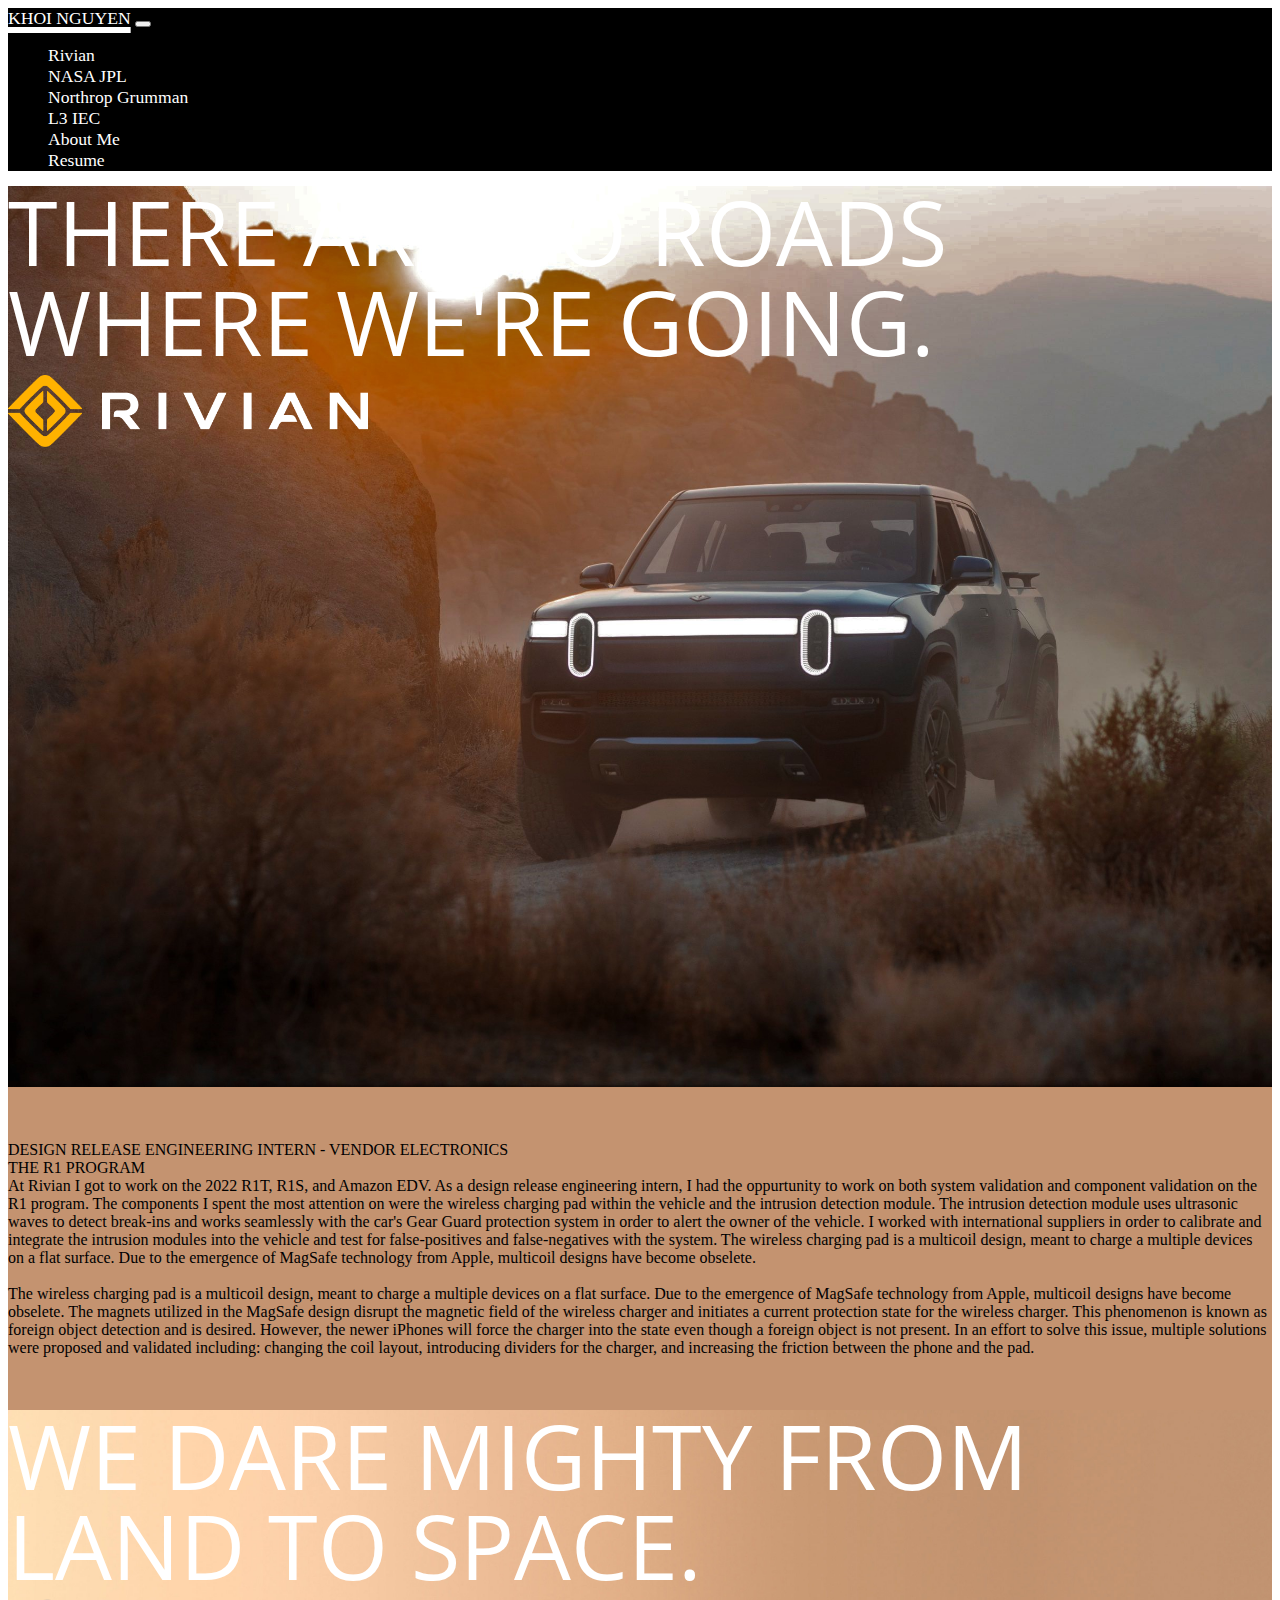
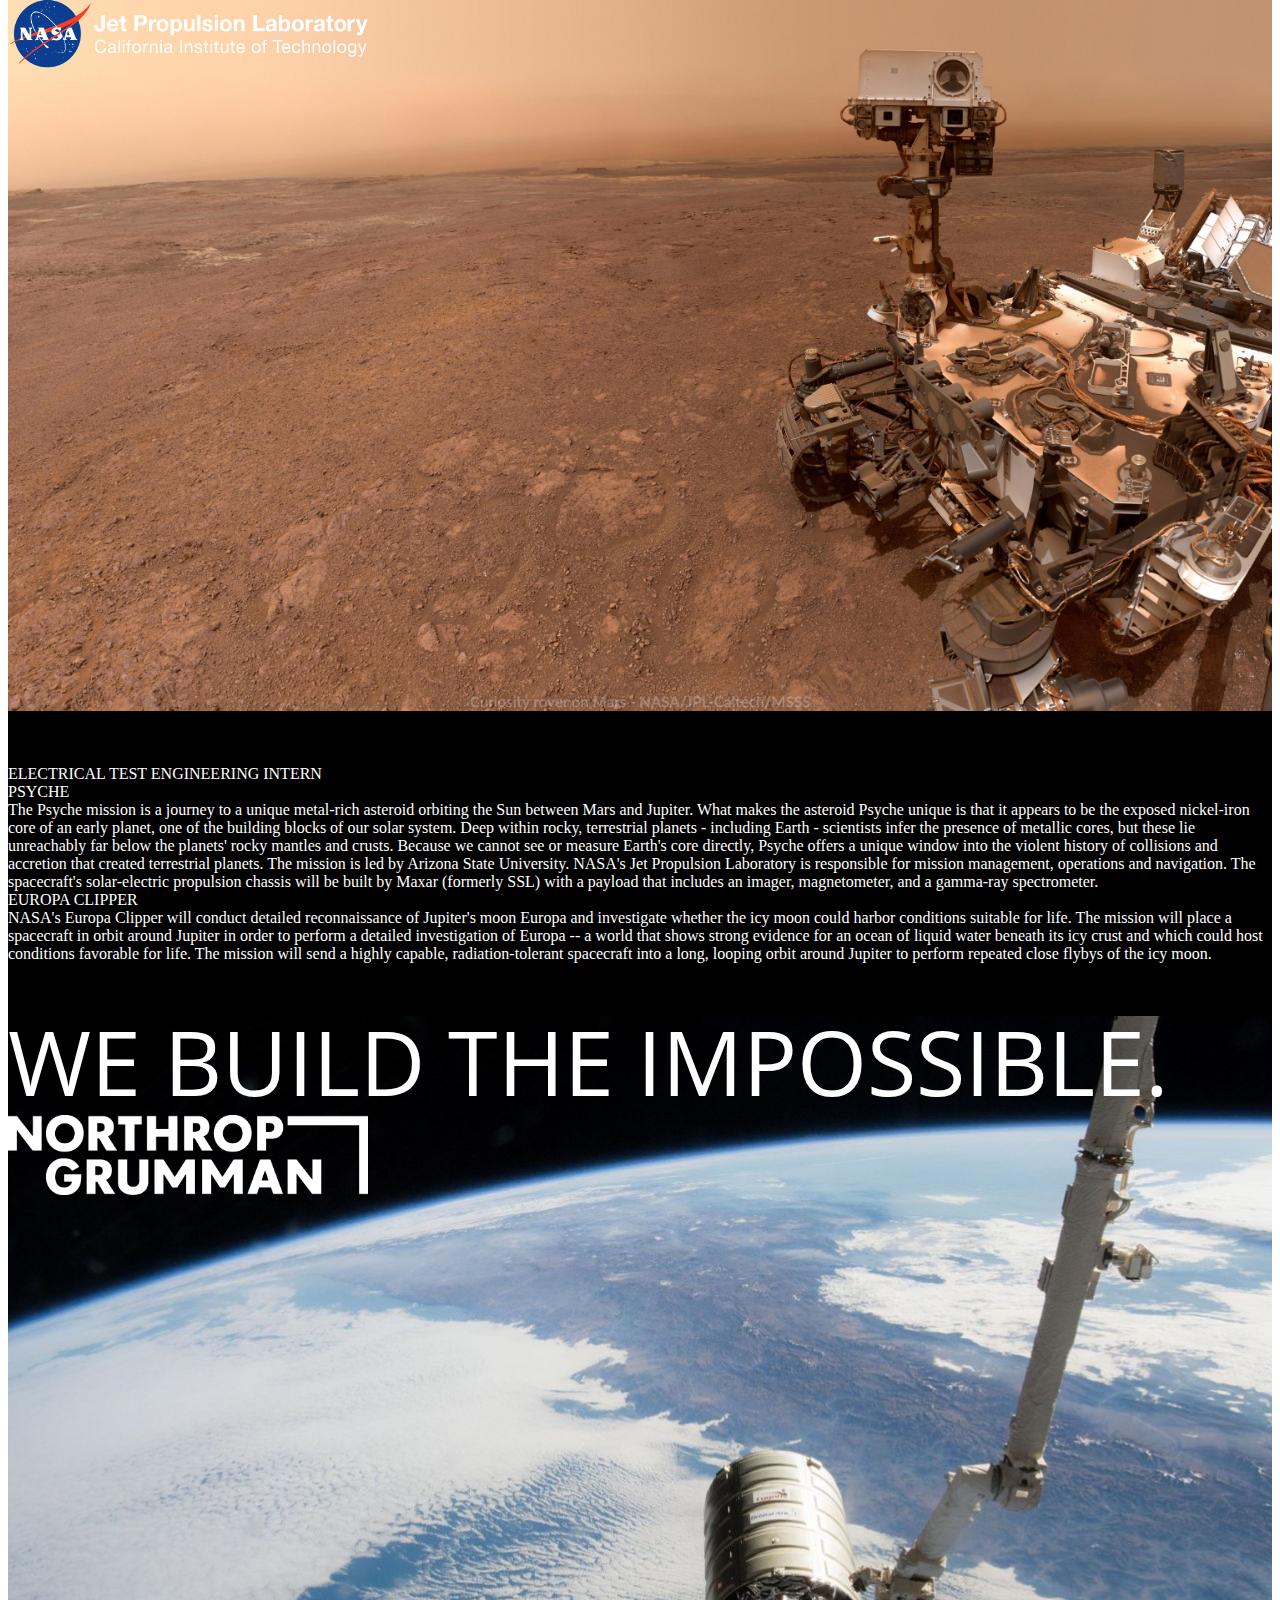
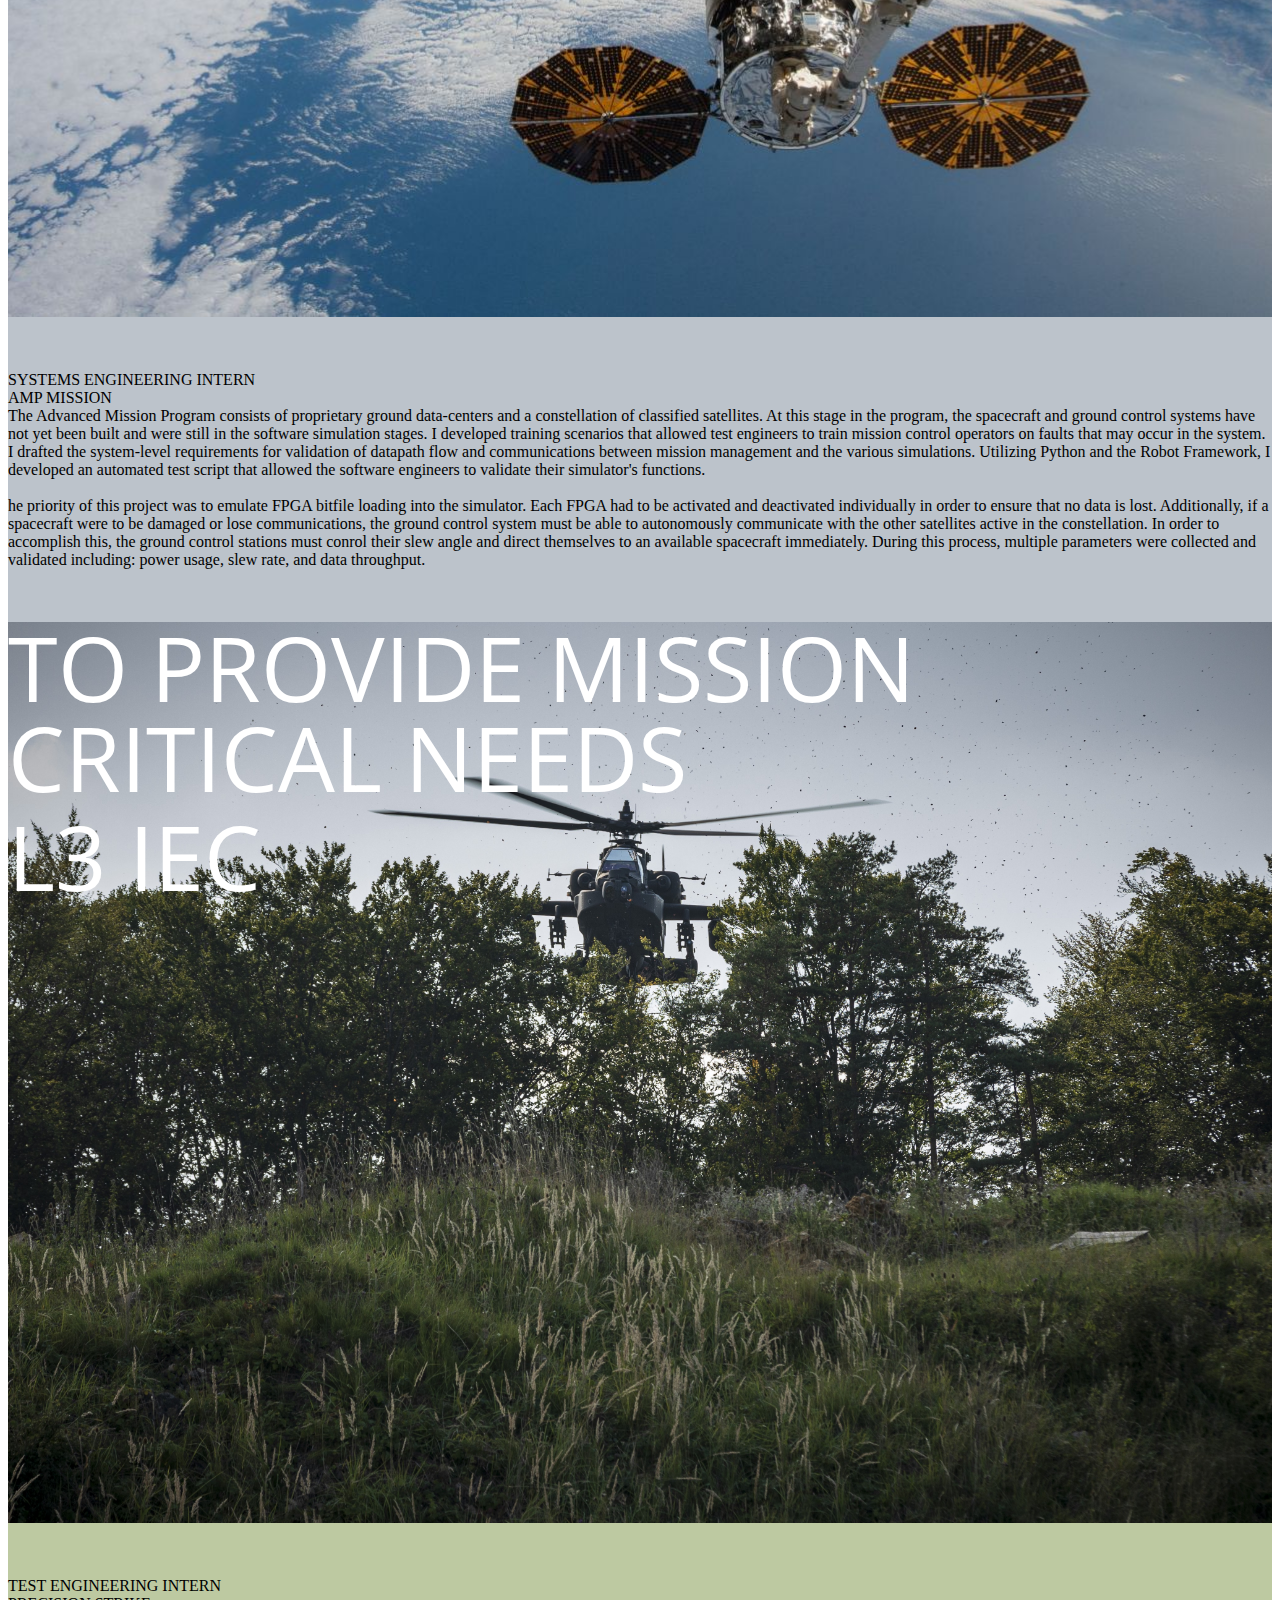
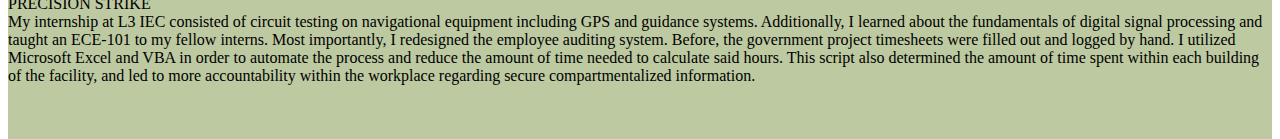
==== commit d5c541ad: "Add files via upload" ====
--- a/index.html
+++ b/index.html
@@ -18,84 +18,199 @@
         <link href="https://fonts.googleapis.com/css2?family=Open+Sans:wght@700;800&family=Roboto&display=swap" rel="stylesheet">
     </head>
     <body> 
-    <div class="wrapper">
-        <nav class="navbar navbar-expand-lg bg-dark navbar-dark fixed-top">
-            <div class="container-fluid">
-                <a href="#" class="col-4-lg offset-lg-1 navbar-brand nav-brand-text">KHOI NGUYEN</a>
-                <button
-                class="navbar-toggler"
-                type="button"
-                data-bs-toggle="collapse"
-                data-bs-target="#navmenu"
-                >
-                <span class="navbar-toggler-icon"></span>
-                </button>
-            
-                <div class="collapse navbar-collapse" id="navmenu">
-                    <ul class="navbar-nav ms-auto">
-                        <li class="nav-item">
-                            <a href="#rivian" class="nav-link nav-item-text">Rivian</a>
-                        </li>
-                    <li class="nav-item">
-                        <a href="#nasa" class="nav-link nav-item-text">NASA JPL</a>
-                        </li>
-                        <li class="nav-item">
-                            <a href="#ng" class="nav-link nav-item-text">Northrop Grumman</a>
-                    </li>
-                    <li class="nav-item">
-                        <a href="#l3" class="nav-link nav-item-text">L3 IEC</a>
-                        </li>
-                        <li class="nav-item">
-                            <a href="about.html" class="nav-link nav-item-text">About Me</a>
-                        </li>
-                        <li class="nav-item">
-                            <a href="https://docs.google.com/document/d/1UL4uUA7EP6CMuGkQOuOCuGX_CeTuwXxSpNr4F12MhzI/edit?usp=sharing" target= "_blank" class="nav-link nav-item-text">Resume</a>
-                        </li>
-                    </ul>
-                </div>
-            </div>
-         </nav>
-        <div class="section">
-            <div id="rivian" class="rivianbackground container-fluid d-flex flex-column justify-content-center">             
-                <div class="col-lg-6 offset-lg-1 page1contents">
-                    <div class="subtitle">THERE'S NO ROADS WHERE WE'RE GOING.</div>
-                    <img class ="logo" src="rivian.png" alt="">
-                </div>
-            </div>
-        </div>
-    
-        <div class="section">
-            <div id="nasa" class="nasabackground container-fluid d-flex flex-column justify-content-center">             
-                <div class="col-lg-6 offset-lg-1 page1contents">
-                    <div class="subtitle">WE DARE MIGHTY FROM LAND TO SPACE.</div>
-                    <img class ="logo" src="nasa.png" alt="">
-                </div>
-            </div>
-        </div>
-    
-        <div class="section">
-            <div id="ng" class="northropbackground container-fluid d-flex flex-column justify-content-center">             
-                <div class="col-lg-6 offset-lg-1 page1contents">
-                    <div class="subtitle">WE BUILD THE IMPOSSIBLE.</div>
-                    <img class ="logo" src="northrop.png" alt="">
-                </div>
-            </div>
-        </div>
-    
-        <div class="section">
-            <div id="l3" class="l3background container-fluid d-flex flex-column justify-content-center">             
-                <div class="col-lg-6 offset-lg-1 page1contents">
-                    <div class="subtitle">WE BUILD FOR THE FUTURE.</div>
-                    <div class="subtitle">L3 IEC</div>
-                </div>
-            </div>
-        </div>
-    </div>
-    
-    
-    
-    
-    <script src="https://cdn.jsdelivr.net/npm/bootstrap@5.1.3/dist/js/bootstrap.bundle.min.js" integrity="sha384-ka7Sk0Gln4gmtz2MlQnikT1wXgYsOg+OMhuP+IlRH9sENBO0LRn5q+8nbTov4+1p" crossorigin="anonymous"></script>
-</body>
+    <nav class="navbar navbar-expand-lg bg-dark navbar-dark fixed-top">
+      <div class="container-fluid">
+        <a href="#" class="col-4-lg offset-lg-1 navbar-brand nav-brand-text">KHOI NGUYEN</a>
+        <button
+          class="navbar-toggler"
+          type="button"
+          data-bs-toggle="collapse"
+          data-bs-target="#navmenu"
+        >
+          <span class="navbar-toggler-icon"></span>
+        </button>
+
+        <div class="collapse navbar-collapse" id="navmenu">
+            <ul class="navbar-nav ms-auto">
+              <li class="nav-item">
+                <a href="#rivian" class="nav-link nav-item-text">Rivian</a>
+              </li>
+              <li class="nav-item">
+                <a href="#nasa" class="nav-link nav-item-text">NASA JPL</a>
+              </li>
+              <li class="nav-item">
+                <a href="#ng" class="nav-link nav-item-text">Northrop Grumman</a>
+              </li>
+              <li class="nav-item">
+                <a href="#l3" class="nav-link nav-item-text">L3 IEC</a>
+              </li>
+              <li class="nav-item">
+                <a href="about.html" class="nav-link nav-item-text">About Me</a>
+              </li>
+              <li class="nav-item">
+                <a href="https://docs.google.com/document/d/1UL4uUA7EP6CMuGkQOuOCuGX_CeTuwXxSpNr4F12MhzI/edit?usp=sharing" target= "_blank" class="nav-link nav-item-text">Resume</a>
+            </li>
+            </ul>
+          </div>
+      </div>
+    </nav>
+        <div class="rivianbackground">
+            <div id="rivian">
+                <div class="container">
+
+                    <div class="col-lg-10 page1contents d-flex flex-column justify-content-center">
+                        <div class="subtitle">THERE ARE NO ROADS WHERE WE'RE GOING.</div>
+                        <img class ="logo" src="rivian.png" alt="">
+                    </div>
+                </div>
+            </div>
+        </div>
+        <div class="page2tan">
+            <div class="container"><div class="h2">DESIGN RELEASE ENGINEERING INTERN - VENDOR ELECTRONICS</div></div>
+            <div class="container">
+                <div class="row">
+                    <div class="col-lg-6">
+                        <div class=" h1">THE R1 PROGRAM</div>
+                        <div class="p">At Rivian I got to work on the 2022 R1T, R1S, and Amazon EDV. As a design release engineering intern, I had the oppurtunity 
+                            to work on both system validation and component validation on the R1 program. The components I spent the most attention on 
+                            were the wireless charging pad within the vehicle and the intrusion detection module. The intrusion detection module uses 
+                            ultrasonic waves to detect break-ins and works seamlessly with the car's Gear Guard protection system in order to alert 
+                            the owner of the vehicle. I worked with international suppliers in order to calibrate and integrate the intrusion modules 
+                            into the vehicle and test for false-positives and false-negatives with the system. The wireless charging pad is a multicoil design, 
+                            meant to charge a multiple devices on a flat surface. Due to the emergence of MagSafe technology from Apple, multicoil designs have become obselete.
+
+                        </div>
+                    </div>
+                    <div class="col-lg-6">
+                        <div class=" h1">&nbsp</div>
+                        <div class="p">The wireless charging pad is a multicoil design, meant to charge a multiple devices on a flat surface. Due to the emergence of 
+                            MagSafe technology from Apple, multicoil designs have become obselete. The magnets utilized in the MagSafe design disrupt the magnetic field 
+                            of the wireless charger and initiates a current protection state for the wireless charger. This phenomenon is known as foreign object detection 
+                            and is desired. However, the newer iPhones will force the charger into the state even though a foreign object is not present. In an effort to solve this 
+                            issue, multiple solutions were proposed and validated including: changing the coil layout, introducing dividers for the charger, and increasing the friction 
+                            between the phone and the pad.
+
+                        </div>
+                    </div>
+                </div>
+            </div>
+        </div>
+        <div class="nasabackground">
+            <div id="nasa">
+                <div class="container">
+
+                    <div class="col-lg-10 page1contents d-flex flex-column justify-content-center">
+                        <div class="subtitle">WE DARE MIGHTY FROM LAND TO SPACE.</div>
+                        <img class ="logo" src="nasa.png" alt="">
+                    </div>
+                </div>
+            </div>
+        </div>
+        <div class="page2black">
+            <div class="container"><div class="h2">ELECTRICAL TEST ENGINEERING INTERN</div></div>
+            <div class="container">
+                <div class="row">
+                    <div class="col-lg-6">
+                        <div class=" h1">PSYCHE</div>
+                        <div class="p">The Psyche mission is a journey to a unique metal-rich asteroid orbiting the Sun between Mars and Jupiter. 
+                            What makes the asteroid Psyche unique is that it appears to be the exposed nickel-iron core of an early planet, one 
+                            of the building blocks of our solar system. Deep within rocky, terrestrial planets - including Earth - scientists 
+                            infer the presence of metallic cores, but these lie unreachably far below the planets' rocky mantles and crusts. 
+                            Because we cannot see or measure Earth's core directly, Psyche offers a unique window into the violent history of 
+                            collisions and accretion that created terrestrial planets. The mission is led by Arizona State University. NASA's 
+                            Jet Propulsion Laboratory is responsible for mission management, operations and navigation. The spacecraft's 
+                            solar-electric propulsion chassis will be built by Maxar (formerly SSL) with a payload that includes an imager, 
+                            magnetometer, and a gamma-ray spectrometer.
+                        </div>
+                    </div>
+                    <div class="col-lg-6">
+                        <div class=" h1">EUROPA CLIPPER</div>
+                        <div class="p">NASA's Europa Clipper will conduct detailed reconnaissance of Jupiter's moon Europa and investigate 
+                            whether the icy moon could harbor conditions suitable for life. The mission will place a spacecraft in orbit 
+                            around Jupiter in order to perform a detailed investigation of Europa -- a world that shows strong evidence 
+                            for an ocean of liquid water beneath its icy crust and which could host conditions favorable for life. The 
+                            mission will send a highly capable, radiation-tolerant spacecraft into a long, looping orbit around Jupiter 
+                            to perform repeated close flybys of the icy moon.
+                        </div>
+                    </div>
+                </div>
+            </div>
+        </div>
+        <div class="northropbackground">
+            <div id="ng">
+                <div class="container">
+
+                    <div class="col-lg-8 page1contents d-flex flex-column justify-content-center">
+                        <div class="subtitle">WE BUILD THE IMPOSSIBLE.</div>
+                        <img class ="logo" src="northrop.png" alt="">
+                    </div>
+                </div>
+            </div>
+        </div>
+        <div class="page2blue">
+            <div class="container"><div class="h2">SYSTEMS ENGINEERING INTERN</div></div>
+            <div class="container">
+                <div class="row">
+                    <div class="col-lg-6">
+                        <div class="h1">AMP MISSION</div>
+                        <div class="p">
+                            The Advanced Mission Program consists of proprietary ground data-centers and a constellation of classified satellites. At this stage in the program, the spacecraft 
+                            and ground control systems have not yet been built and were still in the software simulation stages. I developed training scenarios that allowed test engineers to train 
+                            mission control operators on faults that may occur in the system. I drafted the system-level requirements for validation of datapath flow and communications between mission 
+                            management and the various simulations. Utilizing Python and the Robot Framework, I developed an automated test script that allowed the software engineers to validate their 
+                            simulator's functions.
+                        </div>
+                    </div>
+                    <div class="col-lg-6">
+                        <div class="h1">&nbsp</div>
+                        <div class="p">
+                            he priority of this project was to emulate FPGA bitfile loading into the simulator. Each FPGA had to be activated and deactivated individually in order 
+                            to ensure that no data is lost. Additionally, if a spacecraft were to be damaged or lose communications, the ground control system must be able to autonomously communicate with 
+                            the other satellites active in the constellation. In order to accomplish this, the ground control stations must conrol their slew angle and direct themselves 
+                            to an available spacecraft immediately. During this process, multiple parameters were collected and validated including: power usage, slew rate, and data throughput.
+                        </div>
+                    </div>
+                </div>
+            </div>
+        </div>
+        <div class="l3background">
+            <div id="l3">
+                <div class="container">
+
+                    <div class="page1contents d-flex flex-column justify-content-center">
+                        <div class="subtitle">TO PROVIDE MISSION CRITICAL NEEDS</div>
+                        <div class="subtitle">L3 IEC</div>
+                    </div>
+                </div>
+            </div>
+        </div>
+        <div class="page2green">
+            <div class="container"><div class="h2">TEST ENGINEERING INTERN</div></div>
+            <div class="container">
+                <div class="col-lg-8">
+                    <div class="h1">PRECISION STRIKE</div>
+                    <div class="p">
+                        My internship at L3 IEC consisted of circuit testing on navigational equipment including GPS and guidance systems. Additionally, I learned about the fundamentals 
+                        of digital signal processing and taught an ECE-101 to my fellow interns. Most importantly, I redesigned the employee auditing system. Before, the government project 
+                        timesheets were filled out and logged by hand. I utilized Microsoft Excel and VBA in order to automate the process and reduce the amount of time needed to calculate 
+                        said hours. This script also determined the amount of time spent within each building of the facility, and led to more accountability within the workplace regarding 
+                        secure compartmentalized information.
+                    </div>
+                </div>
+            </div>
+        </div>
+        
+
+
+        <script src="https://cdn.jsdelivr.net/npm/bootstrap@5.1.3/dist/js/bootstrap.bundle.min.js" integrity="sha384-ka7Sk0Gln4gmtz2MlQnikT1wXgYsOg+OMhuP+IlRH9sENBO0LRn5q+8nbTov4+1p" crossorigin="anonymous"></script>
+        <script>
+            window.addEventListener('scroll', function () {
+                const height = window.innerHeight*0.2;
+                let header = document.querySelector('nav');
+                let windowPosition = window.scrollY > height;
+                header.classList.toggle('scrolled', windowPosition);
+            })
+        </script>
+    </body>
 
 </html>
--- a/main.css
+++ b/main.css
@@ -2,12 +2,21 @@
     scroll-behavior: smooth;
     text-decoration-skip-ink: none !important;
     word-wrap: break-word;
-    height: 100%;
 }
-.wrapper{
-    height: 100%;
+body{
+    min-height: 100vh;
+    min-height: fill-available;
+    min-height: -webkit-fill-available;
+}
+html{
+    height: fill-available;
+    height: -webkit-fill-available;
 }
 .bg-dark{
+    background: black !important;
+}
+.bg-dark.scrolled{
+    transition: 500ms ease !important;
     background: black !important;
 }
 .nav-brand-text, .nav-brand-text:hover{
@@ -44,64 +53,52 @@
 .subtitle{
     color: white;
     position: relative;
-    font-size: 5em;
+    font-size: 10vh;
     font-family: 'Open Sans', sans-serif;
-    line-height: 1em;
-    padding-bottom: 0.5em;
+    line-height: 10vh;
+    padding-bottom: 1vh;
 }
 
-
 .logo{
-    width: 20em;
+    width: 40vh;
     margin:0;
     height: auto;
     position: relative;
 }
 .bluebackground{
-    height:50%;
-    width: 100%;
+    height:50vh;
     background-color: #66b3ff;
     background-size:cover;
     background-position: center;
+    margin-top:-1px;
 }
 .nasabackground{
-    height:100%;
-    width: 100%;
+    height:calc(100vh + 1px);
     background-image: url(nasabackground.jpg);
-    position: absolute;
     background-size:cover;
     background-position: top;
     margin-top:-1px;
 }
-.section{
-    height: 100%;
-}
 .rivianbackground{
-    height: 100%;
-    width: 100%;
+    height:calc(100vh + 1px);
     background-image: url(rivianbackground.jpg);
-    position: absolute;
     background-size:cover;
     background-position: 0% 0%;
-    margin-top:1px;
+    margin-top:-1px;
 }
 .northropbackground{
+    height:calc(100vh + 1px);
     background-image: url(northropbackground.jpg);
-    height:100%;
-    width: 100%;
     background-size:cover;
-    position: absolute;
+    background-position: center;
     margin-top:-1px;
-    background-position: center;
 }
 .l3background{
-    height:100%;
-    width: 100%;
-    position: absolute;
+    height:calc(100vh + 1px);
     background-image: url(l3background.jpg);
     background-size:cover;
     background-position: center;
-    margin-top: -1px;
+    margin-top:-1px;
 }
 
 .halfpagecontents{
@@ -109,42 +106,40 @@
 }
 
 .page1contents{
-    height: auto !important;
-    position: relative;
-    bottom: 0px;
+    height: 100vh;
 }
 .page2black{
-    padding-top: 10px;
-    padding-bottom: 10px;
+    padding-top: 6vh;
+    padding-bottom: 6vh;
     height: auto;
     background-color: #000000;
     margin:0;
     color: white;
 }
 .page2tan{
-    padding-top: 10px;
-    padding-bottom: 10px;
+    padding-top: 6vh;
+    padding-bottom: 6vh;
     height: auto;
     background-color: #c49370;
     margin:0;
 }
 .page2blue{
-    padding-top: 10px;
-    padding-bottom: 10px;
+    padding-top: 6vh;
+    padding-bottom: 6vh;
     height: auto;
     background-color: #BCC3CB;
     margin:0;
 }
 .page2green{
-    padding-top: 10px;
-    padding-bottom: 10px;
+    padding-top: 6vh;
+    padding-bottom: 6vh;
     height: auto;
     background-color: #bdc9a1;
     margin:0;
 }
 .page2white{
-    padding-top: 10px;
-    padding-bottom: 10px;
+    padding-top: 6vh;
+    padding-bottom: 6vh;
     height: auto;
     background-color: #FFFFFF;
     margin:0;
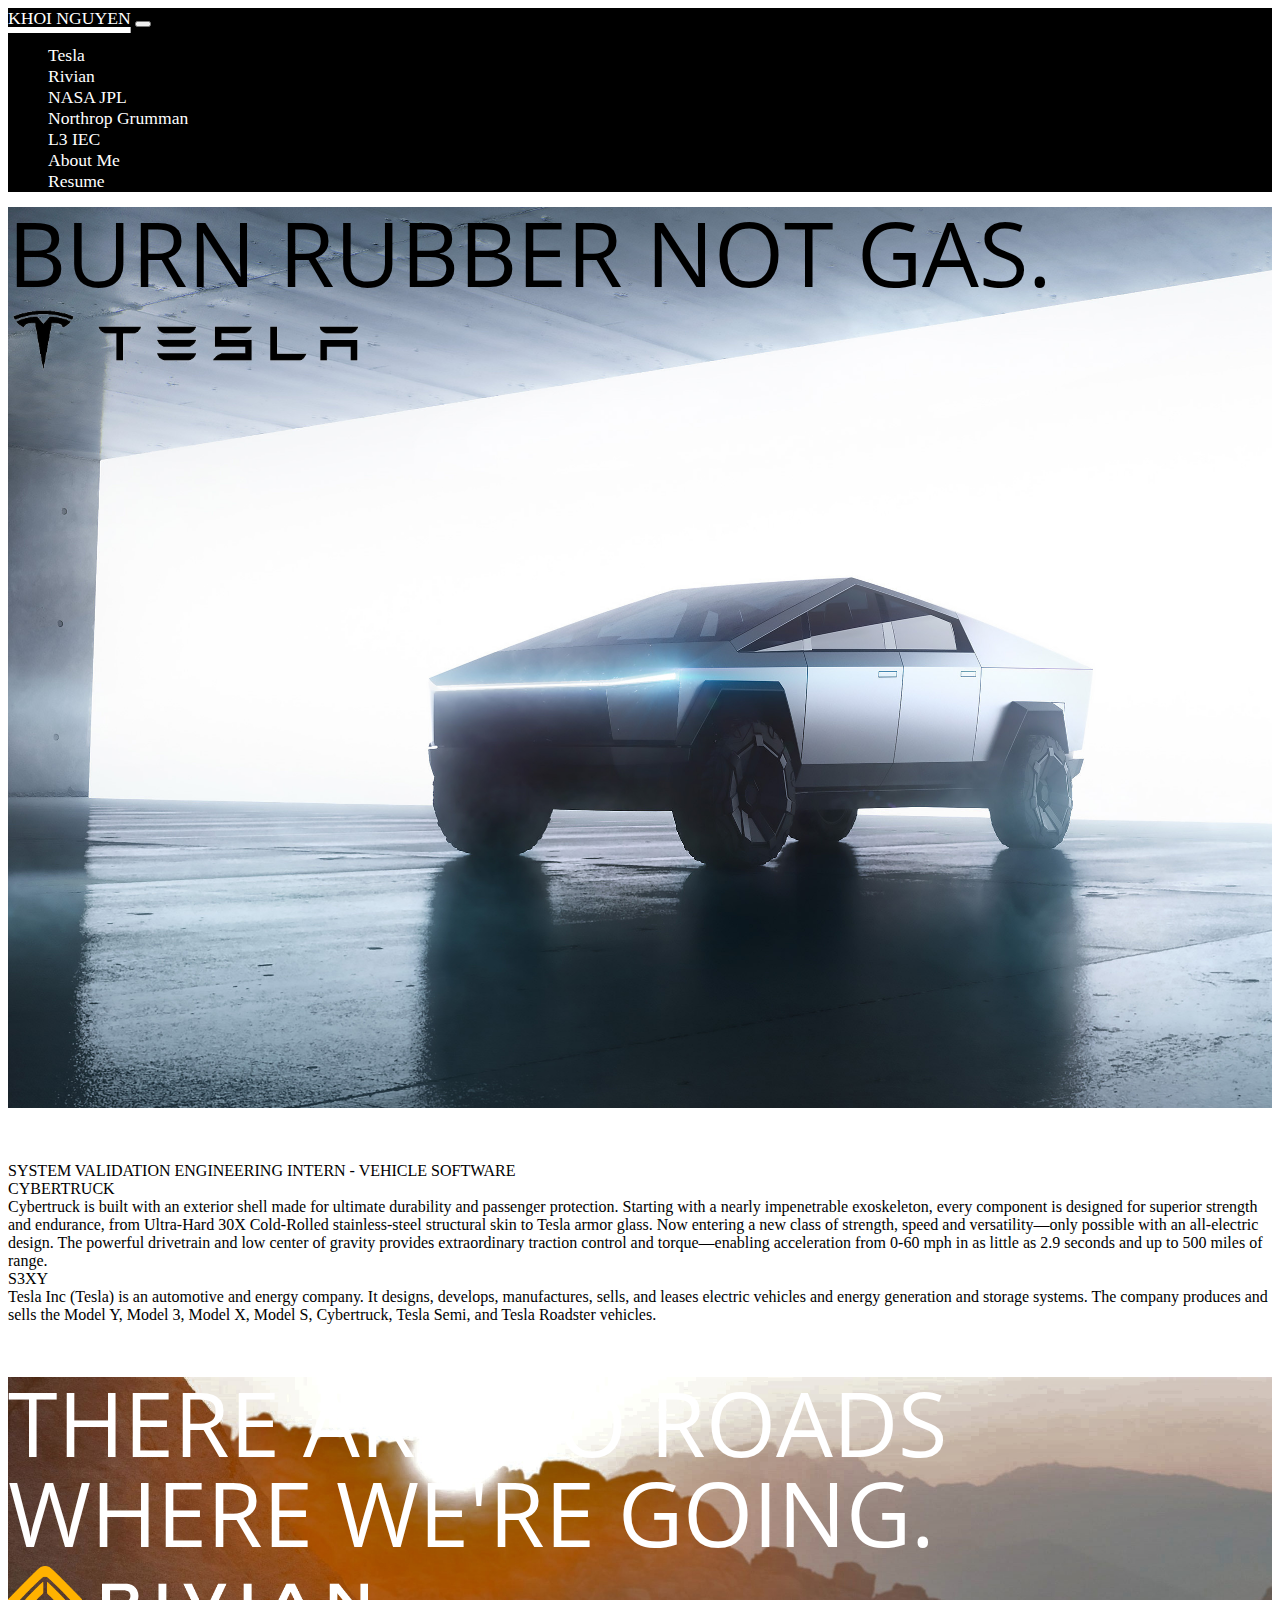
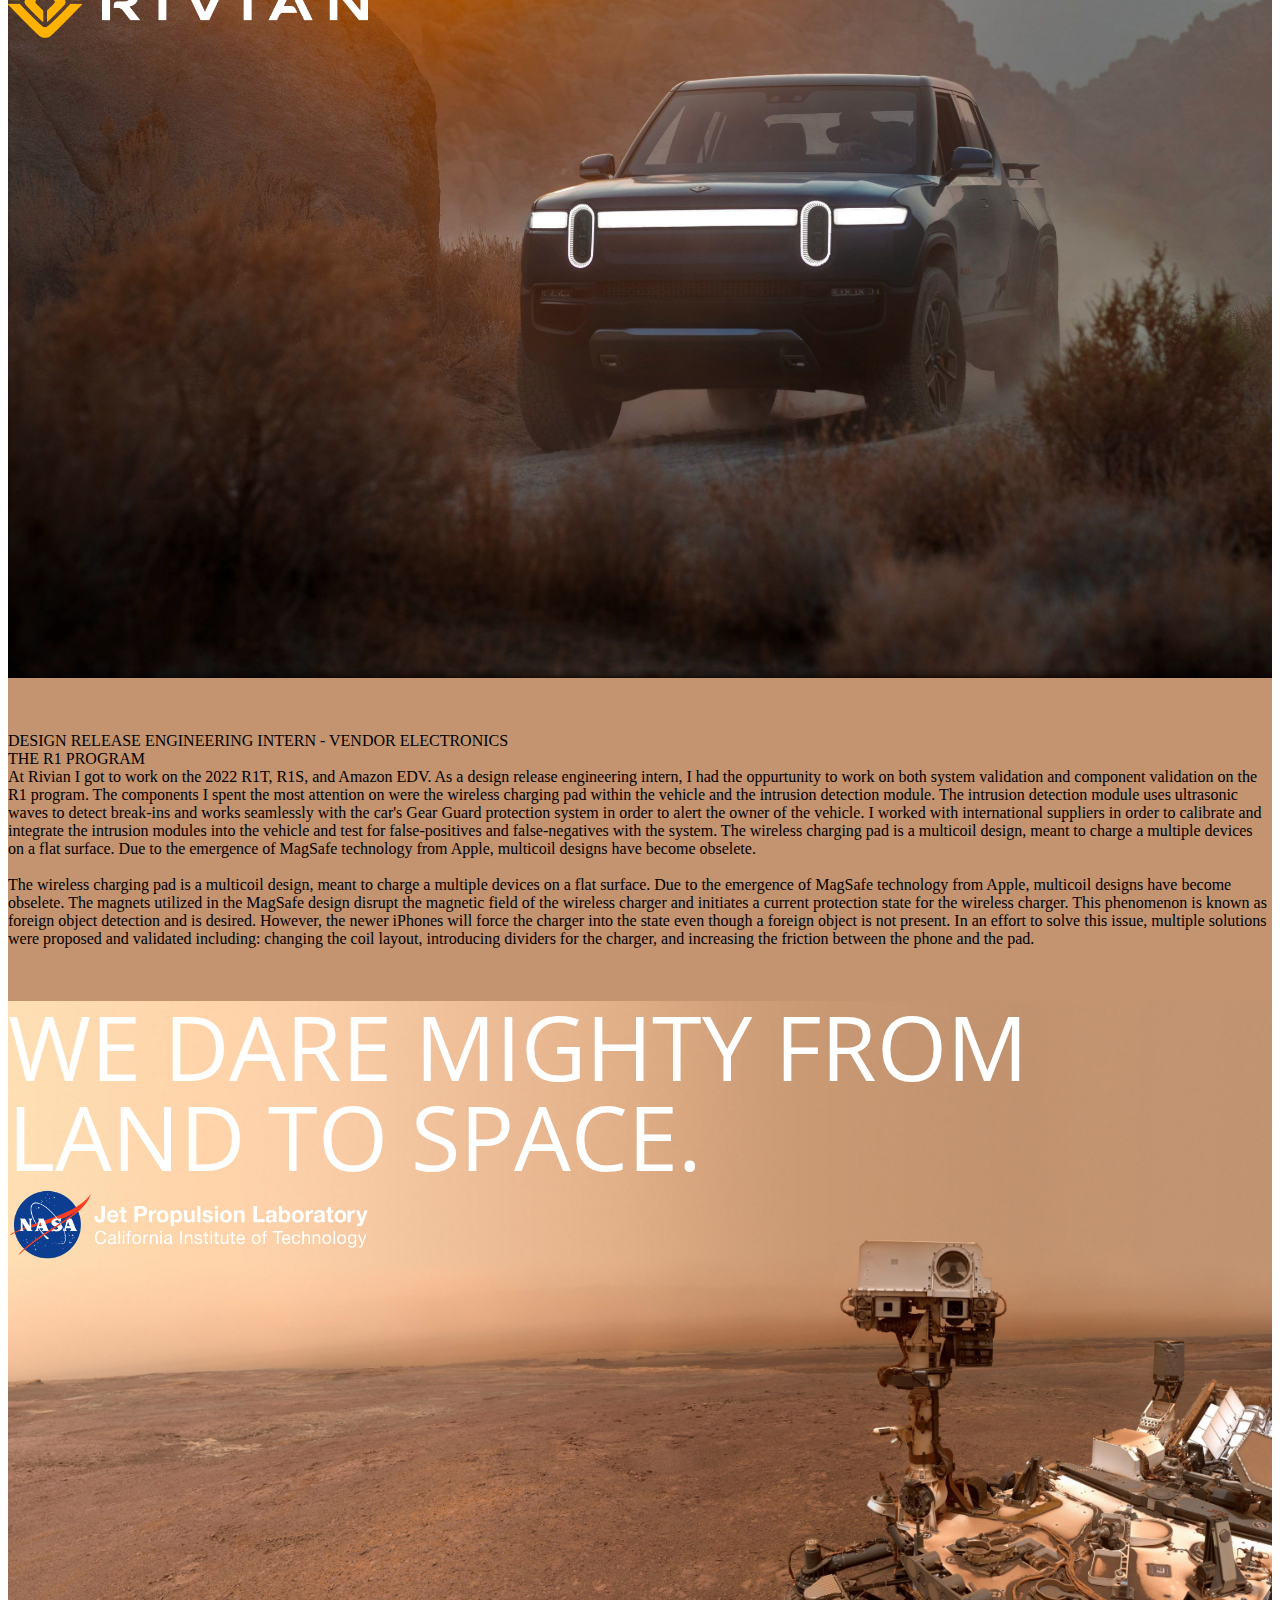
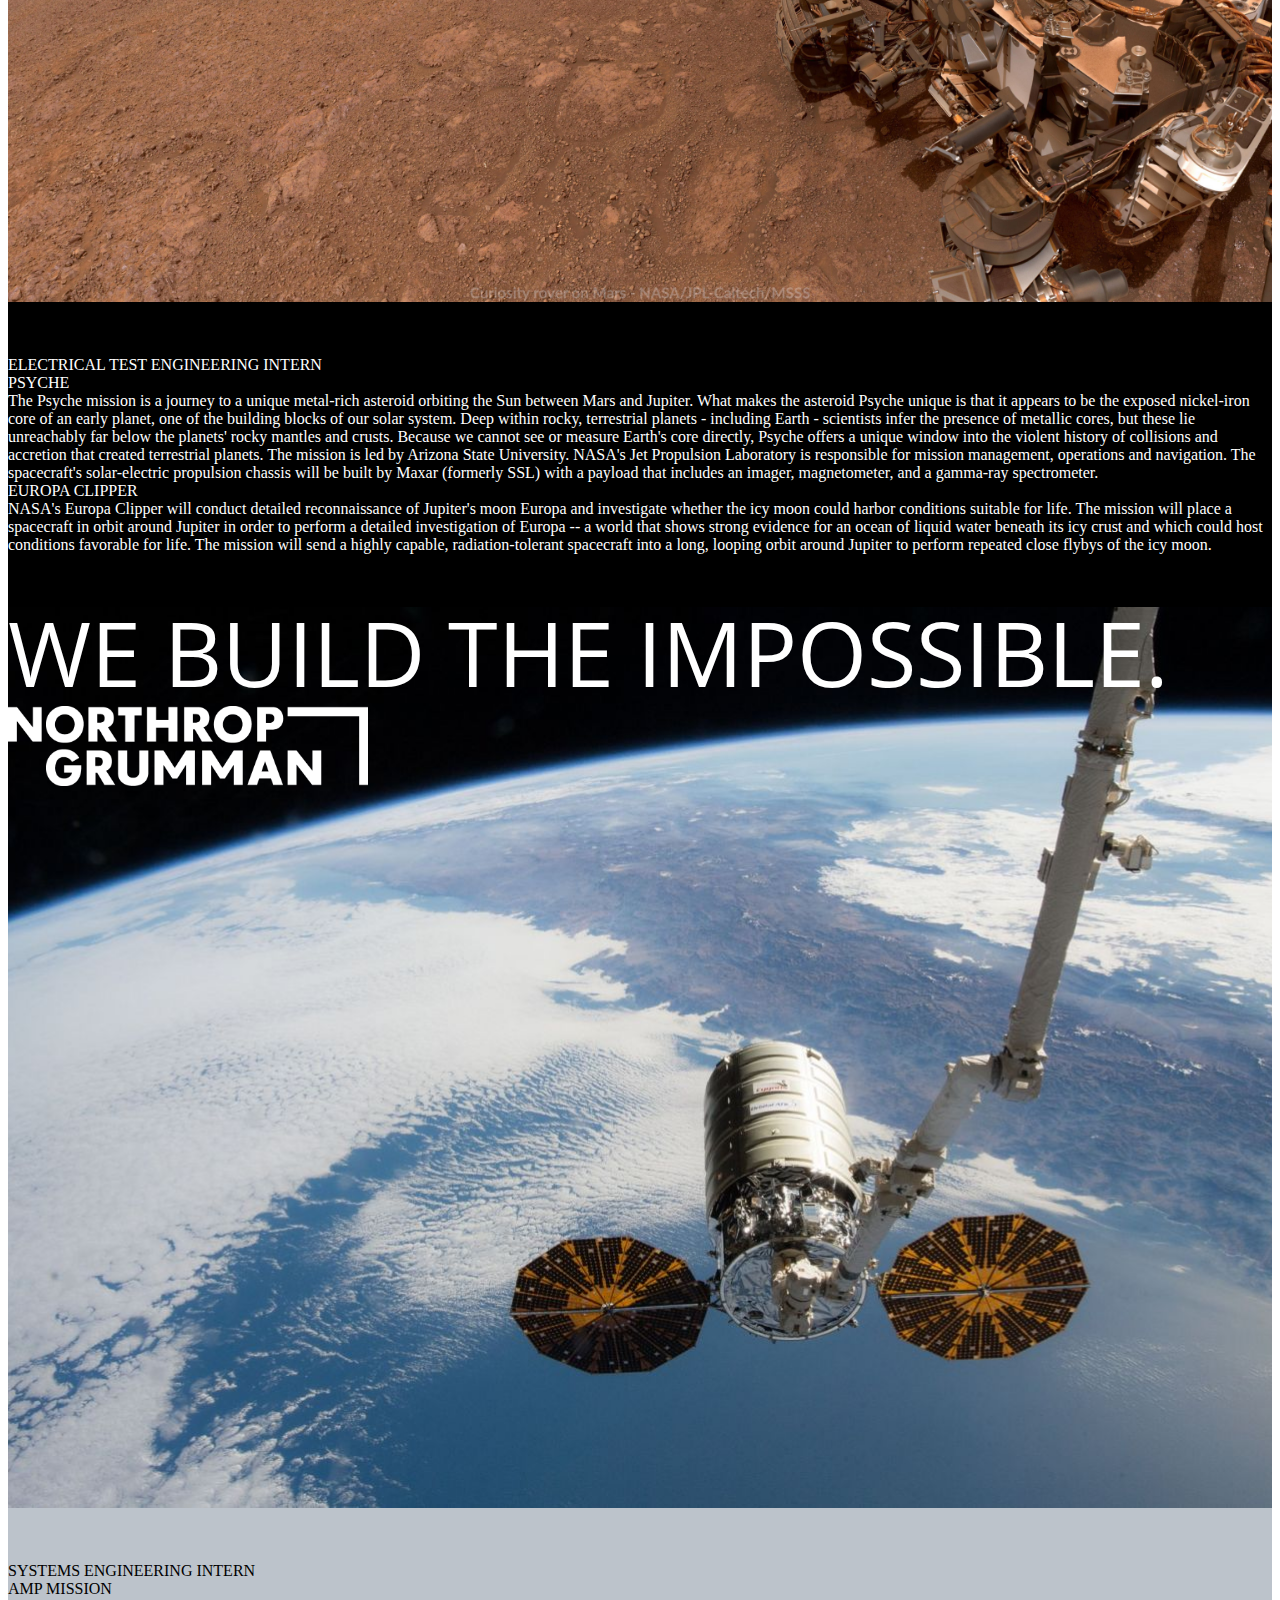
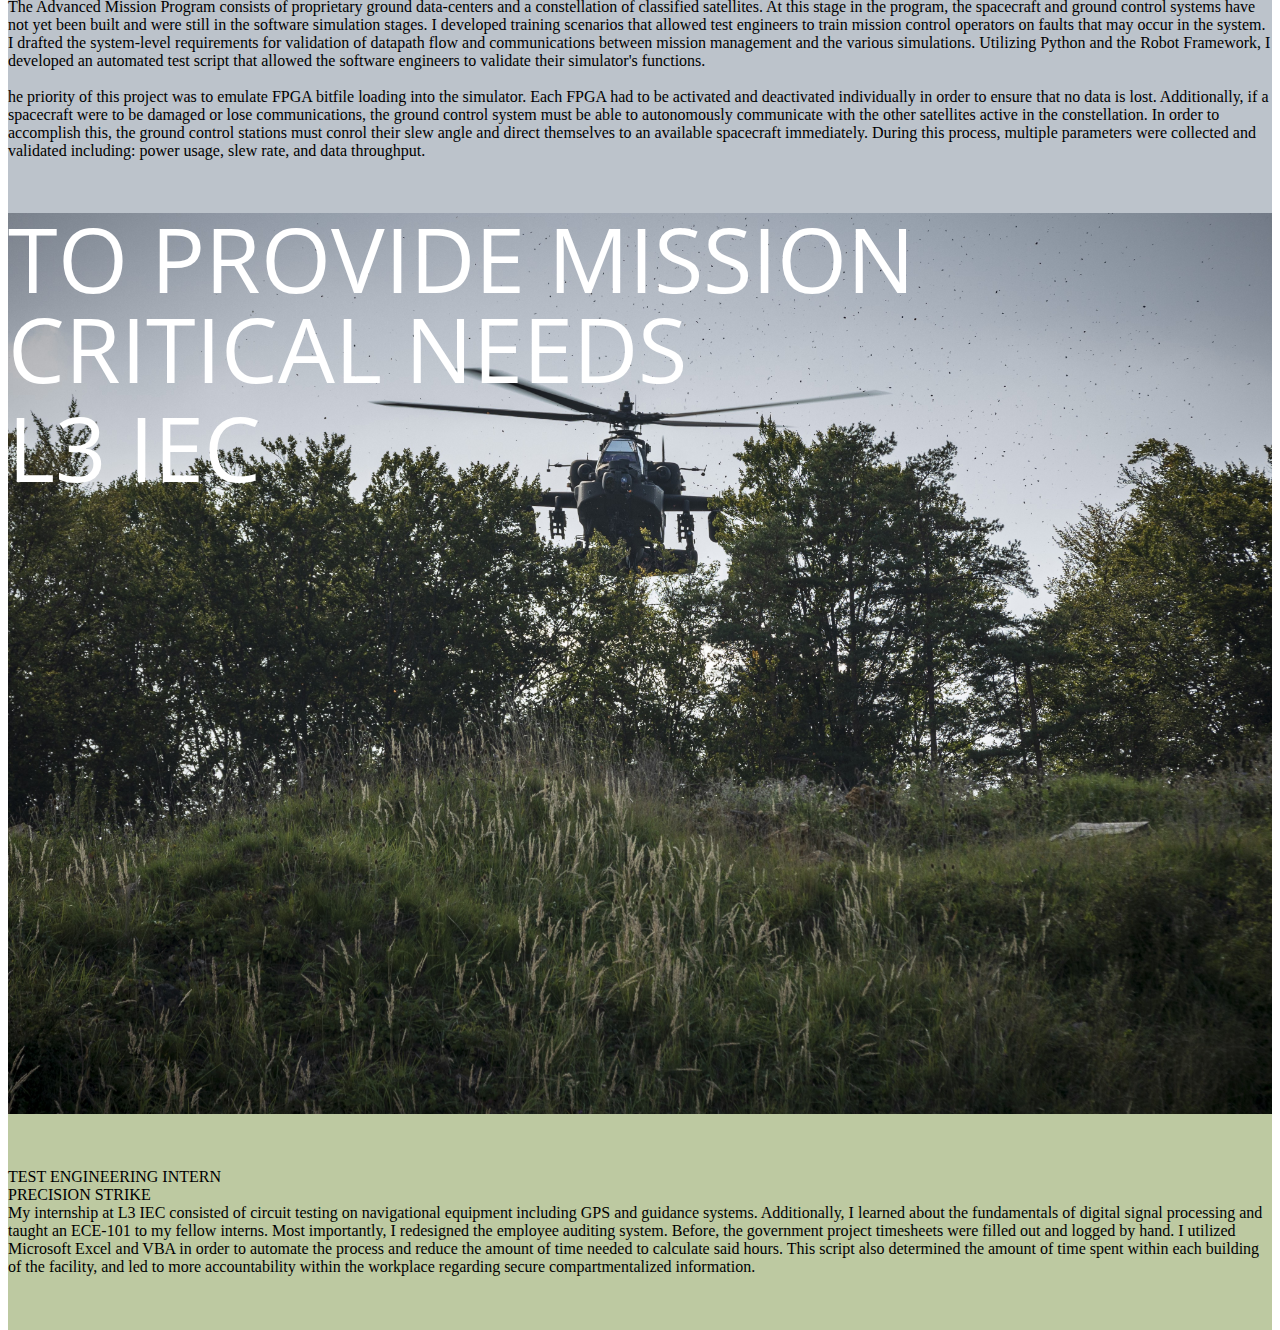
==== commit 0b8caa74: "updated tesla git config --global user.email "km.nguyen193@gmail.com"   git config --global user.nam" ====
--- a/index.html
+++ b/index.html
@@ -32,6 +32,9 @@
 
         <div class="collapse navbar-collapse" id="navmenu">
             <ul class="navbar-nav ms-auto">
+            <li class="nav-item">
+                <a href="#tesla" class="nav-link nav-item-text">Tesla</a>
+                </li>
               <li class="nav-item">
                 <a href="#rivian" class="nav-link nav-item-text">Rivian</a>
               </li>
@@ -53,6 +56,43 @@
             </ul>
           </div>
       </div>
+    </nav>
+    <div class="teslabackground">
+        <div id="tesla">
+            <div class="container">
+
+                <div class="col-lg-10 page1contents d-flex flex-column justify-content-center">
+                    <div class="teslasubtitle">BURN RUBBER NOT GAS.</div>
+                    <img class ="logo" src="tesla.png" alt="">
+                </div>
+            </div>
+        </div>
+    </div>
+    <div class="page2white">
+        <div class="container"><div class="h2">SYSTEM VALIDATION ENGINEERING INTERN - VEHICLE SOFTWARE</div></div>
+        <div class="container">
+            <div class="row">
+                <div class="col-lg-6">
+                    <div class=" h1">CYBERTRUCK</div>
+                    <div class="p">Cybertruck is built with an exterior shell made for ultimate durability and passenger protection. Starting with a nearly impenetrable exoskeleton, 
+                        every component is designed for superior strength and endurance, from Ultra-Hard 30X Cold-Rolled stainless-steel structural skin to Tesla armor glass. Now entering
+                         a new class of strength, speed and versatility—only possible with an all-electric design. The powerful drivetrain and low center of gravity provides extraordinary 
+                         traction control and torque—enabling acceleration from 0-60 mph in as little as 2.9 seconds and up to 500 miles of range.
+
+                        
+
+                    </div>
+                </div>
+                <div class="col-lg-6">
+                    <div class=" h1">S3XY</div>
+                    <div class="p">Tesla Inc (Tesla) is an automotive and energy company. It designs, develops, manufactures, sells, and leases electric vehicles and energy generation 
+                        and storage systems. The company produces and sells the Model Y, Model 3, Model X, Model S, Cybertruck, Tesla Semi, and Tesla Roadster vehicles.
+
+                    </div>
+                </div>
+            </div>
+        </div>
+    </div> 
     </nav>
         <div class="rivianbackground">
             <div id="rivian">
--- a/main.css
+++ b/main.css
@@ -58,7 +58,14 @@
     line-height: 10vh;
     padding-bottom: 1vh;
 }
-
+.teslasubtitle{
+    color: black;
+    position: relative;
+    font-size: 10vh;
+    font-family: 'Open Sans', sans-serif;
+    line-height: 10vh;
+    padding-bottom: 1vh;
+}
 .logo{
     width: 40vh;
     margin:0;
@@ -77,6 +84,13 @@
     background-image: url(nasabackground.jpg);
     background-size:cover;
     background-position: top;
+    margin-top:-1px;
+}
+.teslabackground{
+    height:calc(100vh + 1px);
+    background-image: url(teslabackground.jpg);
+    background-size:cover;
+    background-position: 0% 0%;
     margin-top:-1px;
 }
 .rivianbackground{
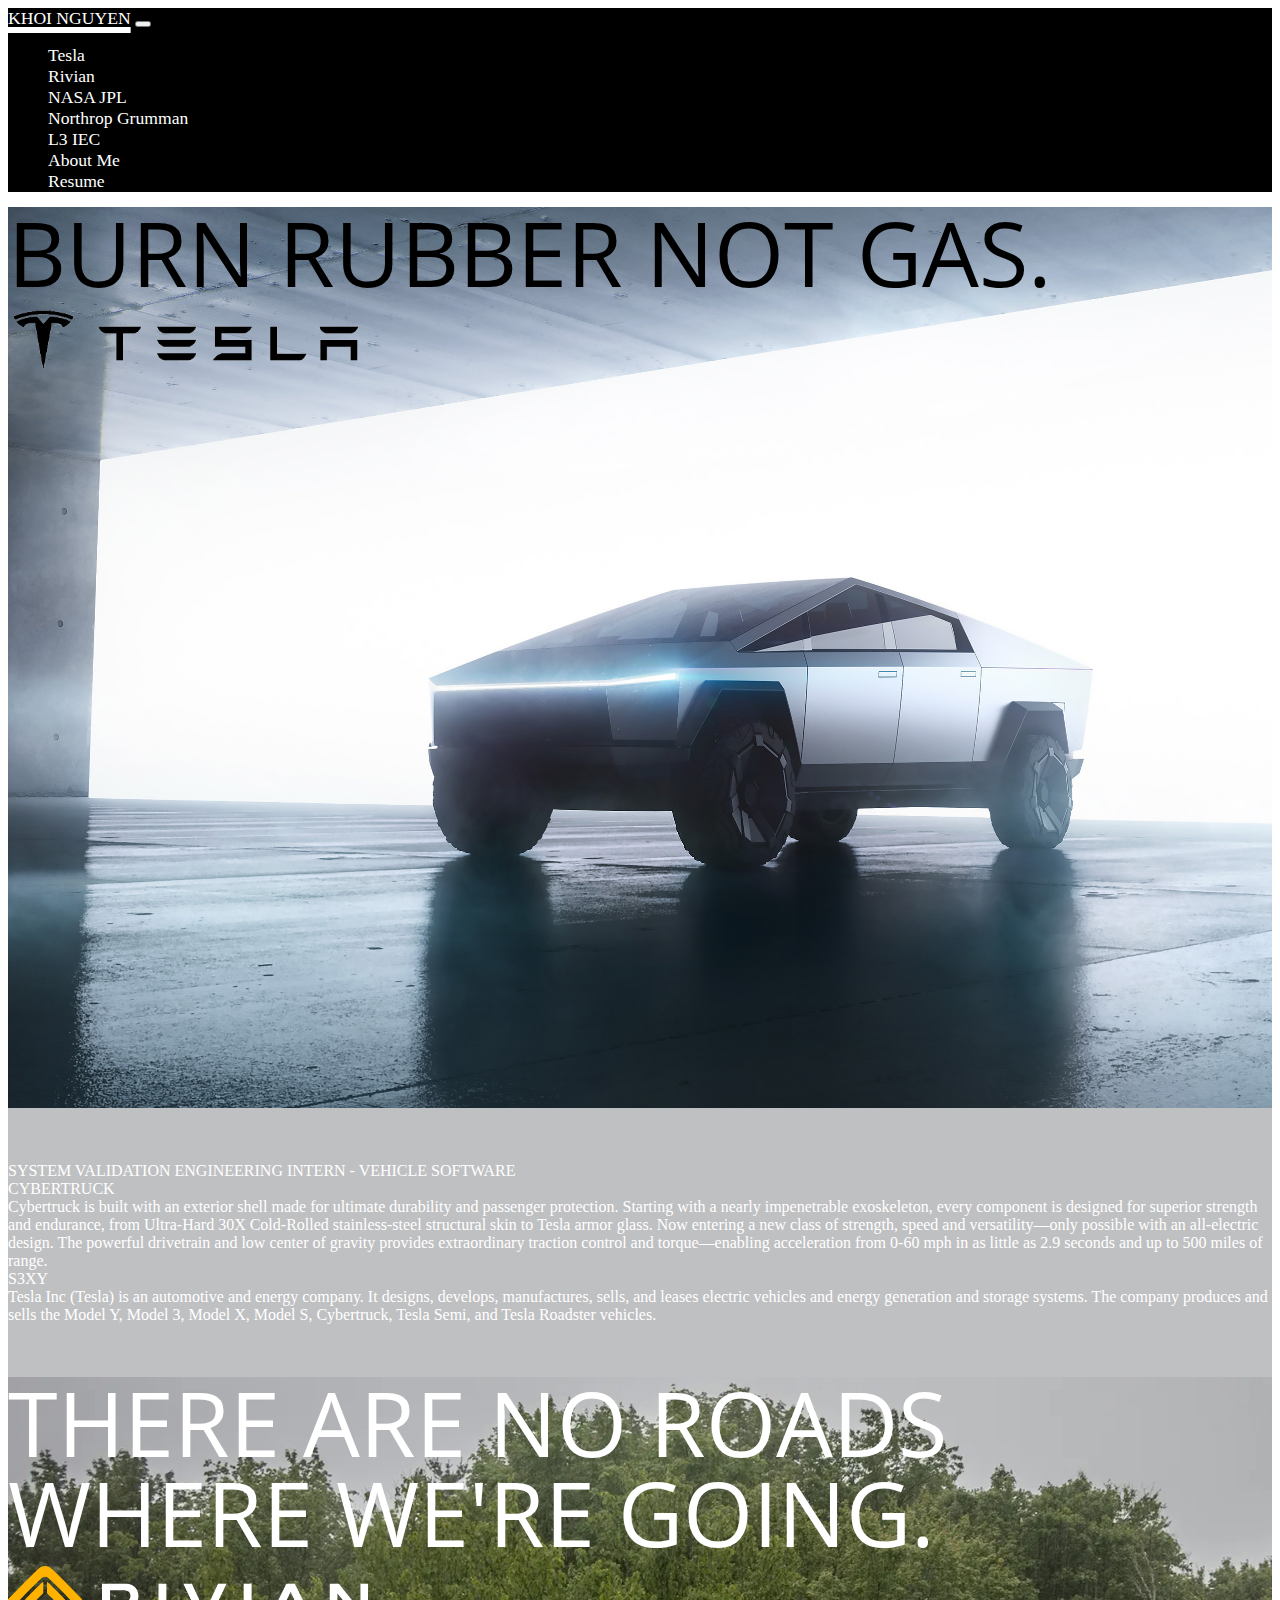
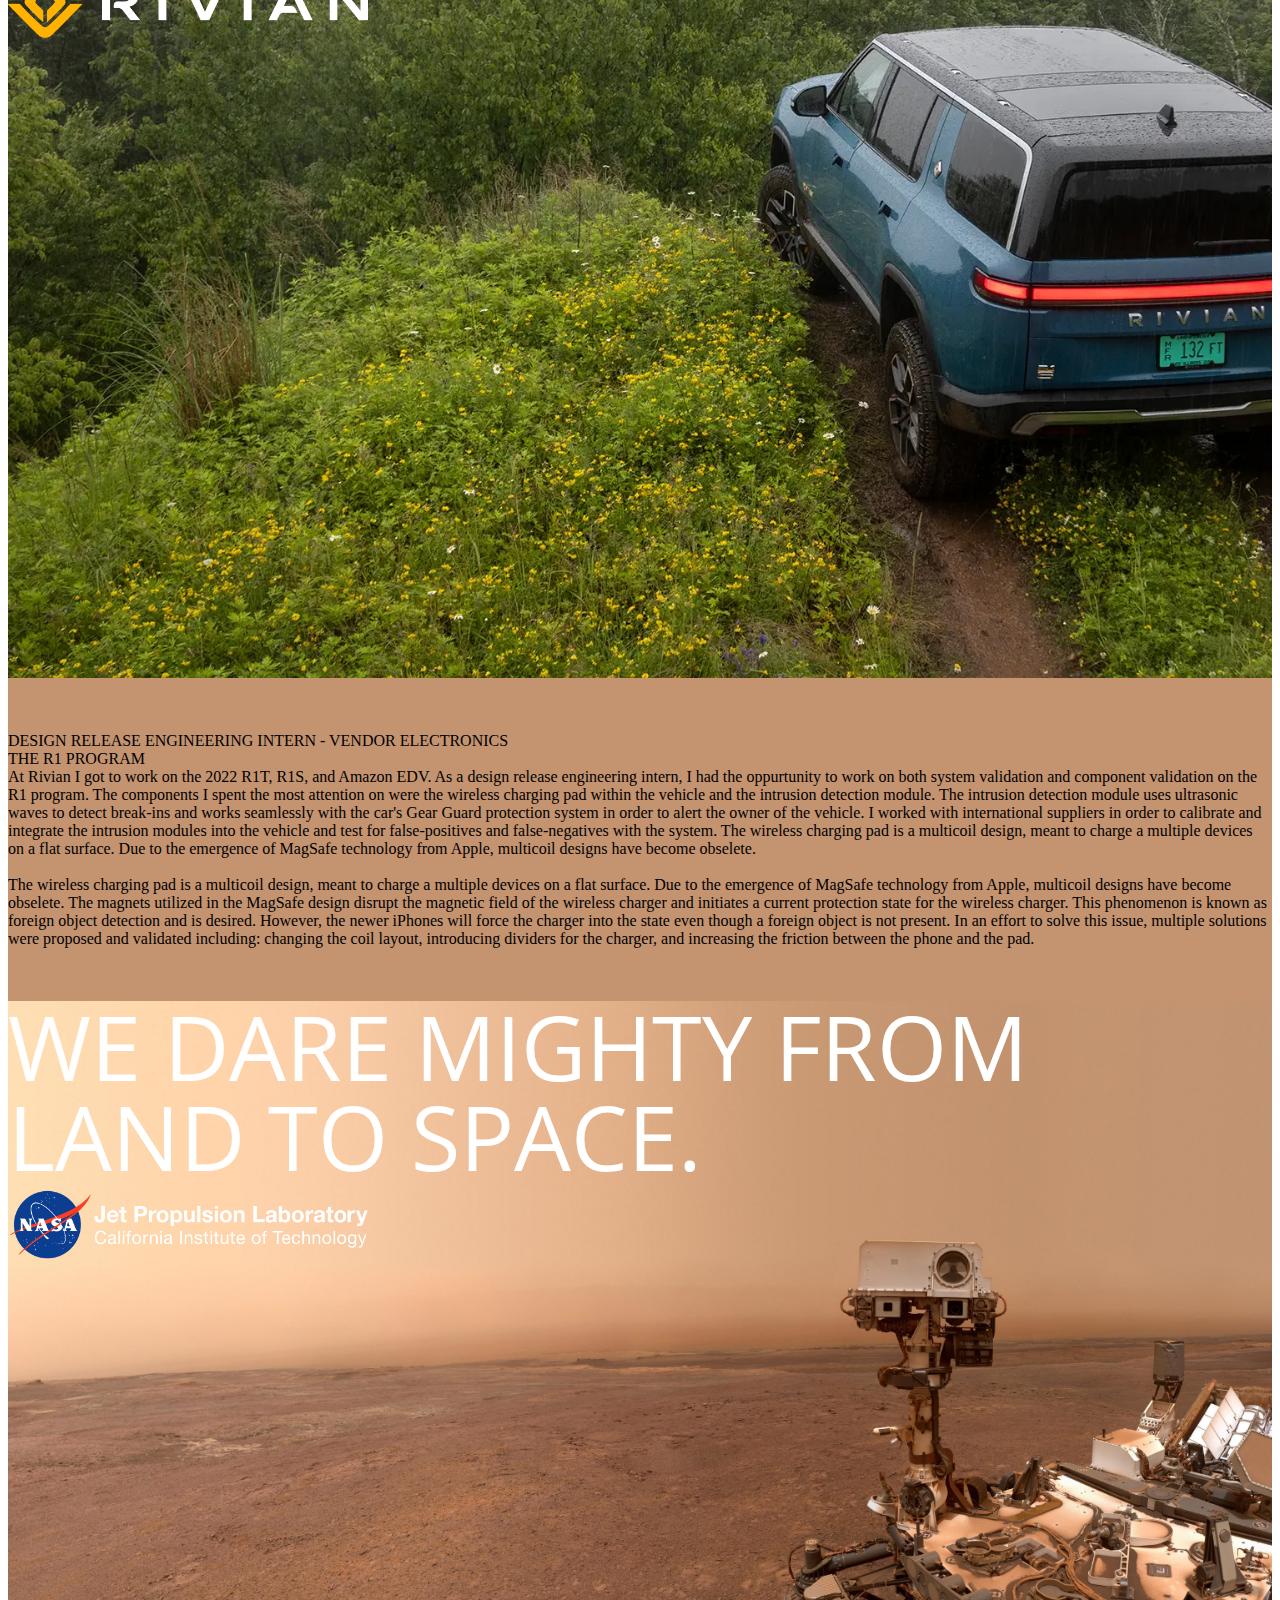
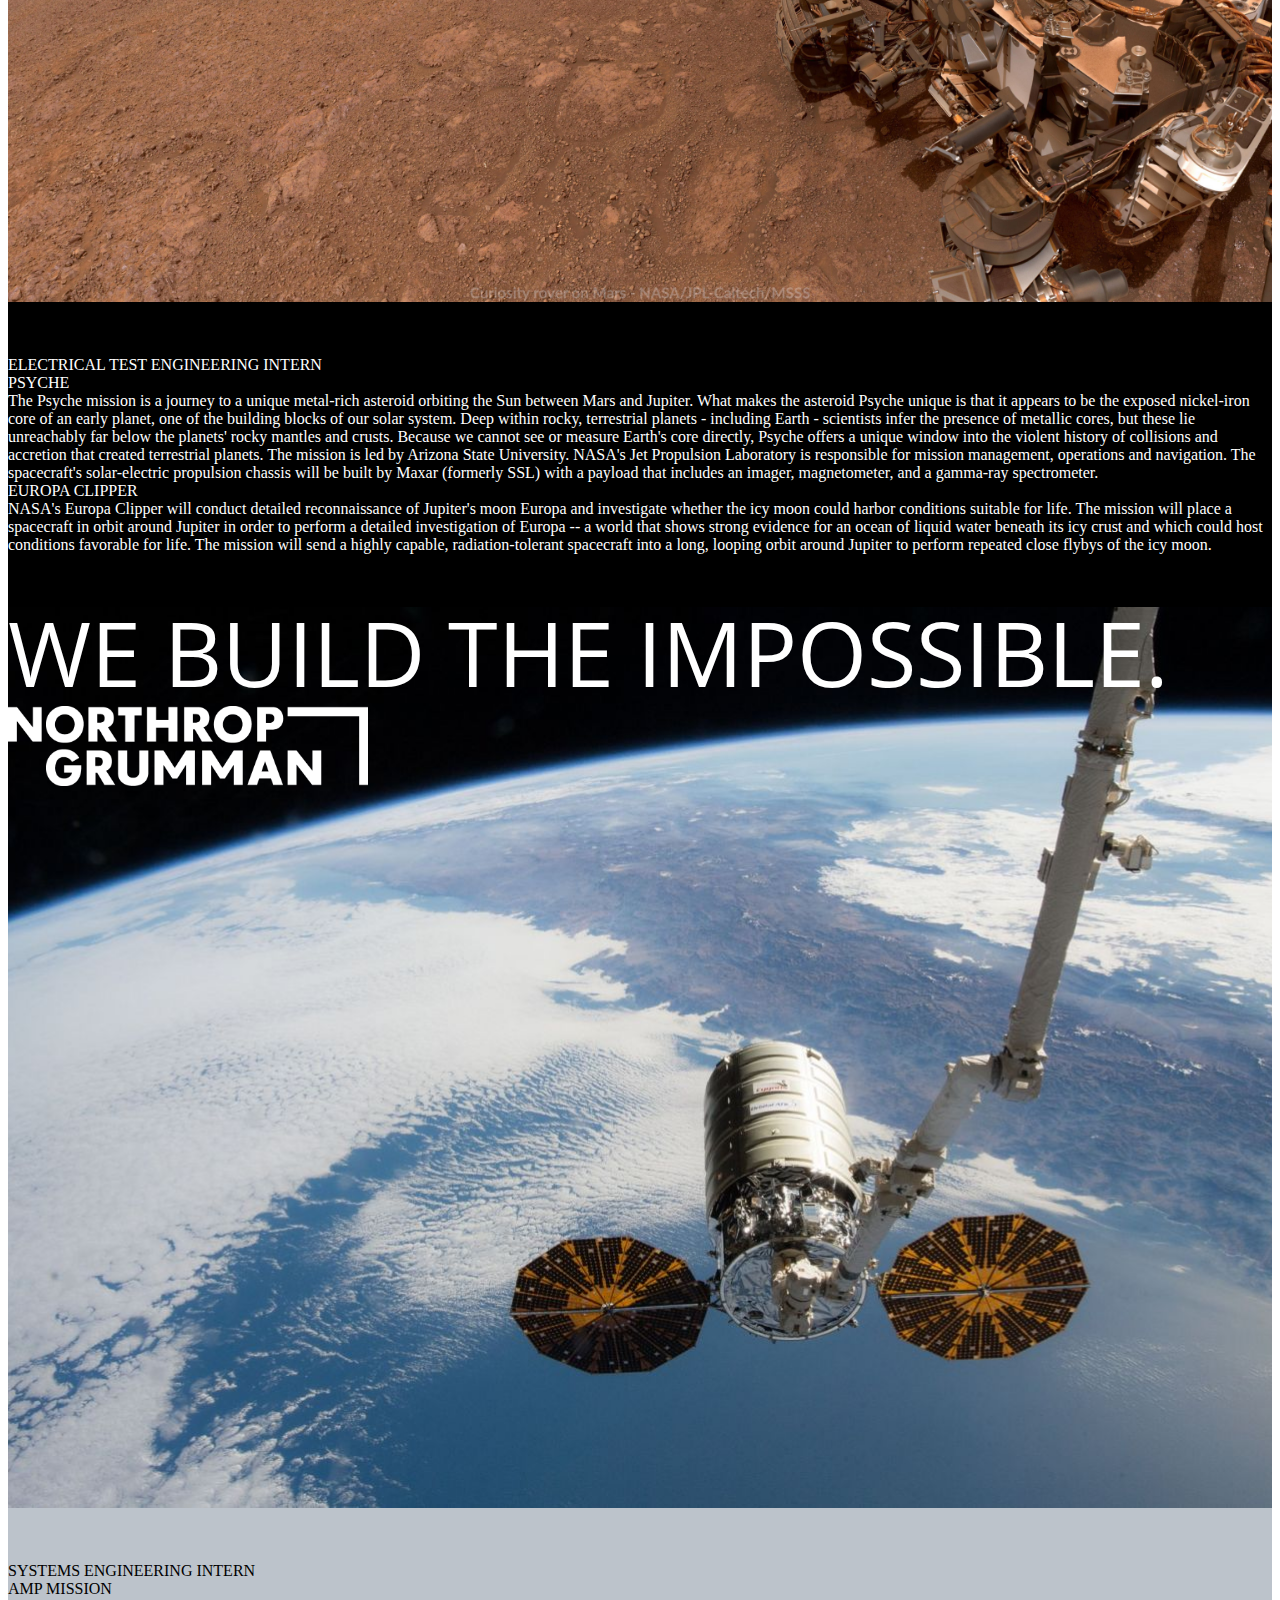
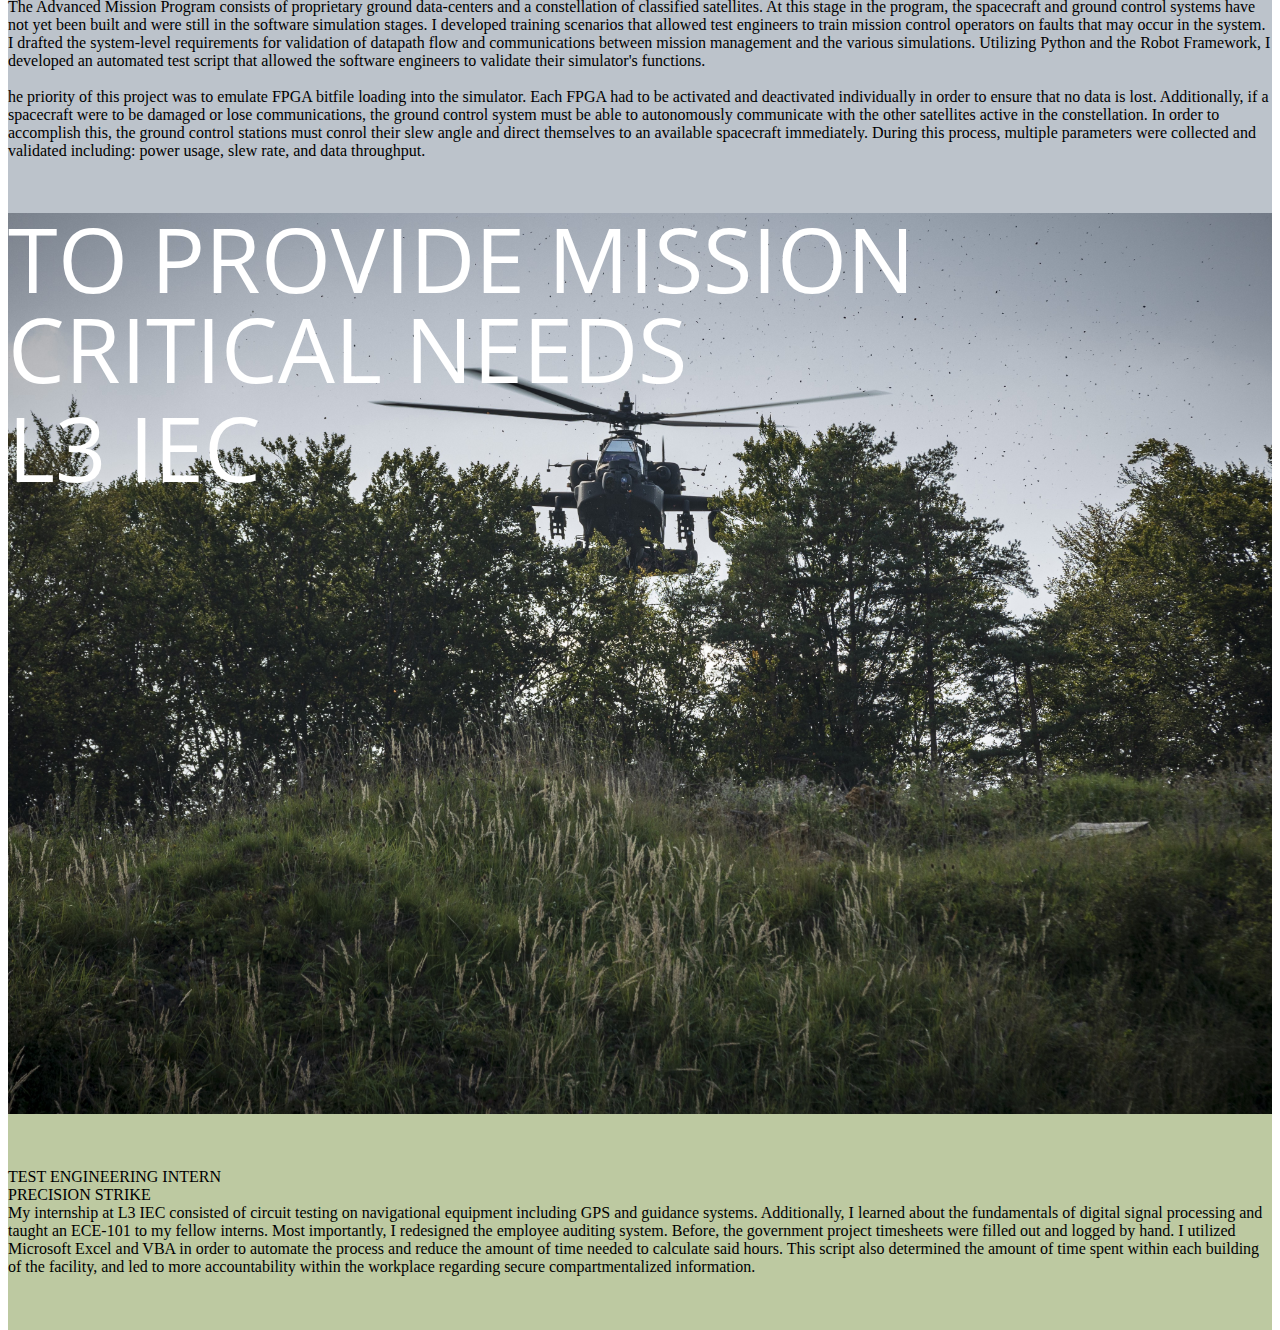
==== commit f33e4cf8: "updated colors and rivian hero" ====
--- a/index.html
+++ b/index.html
@@ -68,7 +68,7 @@
             </div>
         </div>
     </div>
-    <div class="page2white">
+    <div class="page2gray">
         <div class="container"><div class="h2">SYSTEM VALIDATION ENGINEERING INTERN - VEHICLE SOFTWARE</div></div>
         <div class="container">
             <div class="row">
--- a/main.css
+++ b/main.css
@@ -122,6 +122,14 @@
 .page1contents{
     height: 100vh;
 }
+.page2gray{
+    padding-top: 6vh;
+    padding-bottom: 6vh;
+    height: auto;
+    background-color: #bfc0c2;
+    margin:0;
+    color: white;
+}
 .page2black{
     padding-top: 6vh;
     padding-bottom: 6vh;
@@ -151,6 +159,13 @@
     background-color: #bdc9a1;
     margin:0;
 }
+.page2greendark{
+    padding-top: 6vh;
+    padding-bottom: 6vh;
+    height: auto;
+    background-color: #87a352;
+    margin:0;
+}
 .page2white{
     padding-top: 6vh;
     padding-bottom: 6vh;
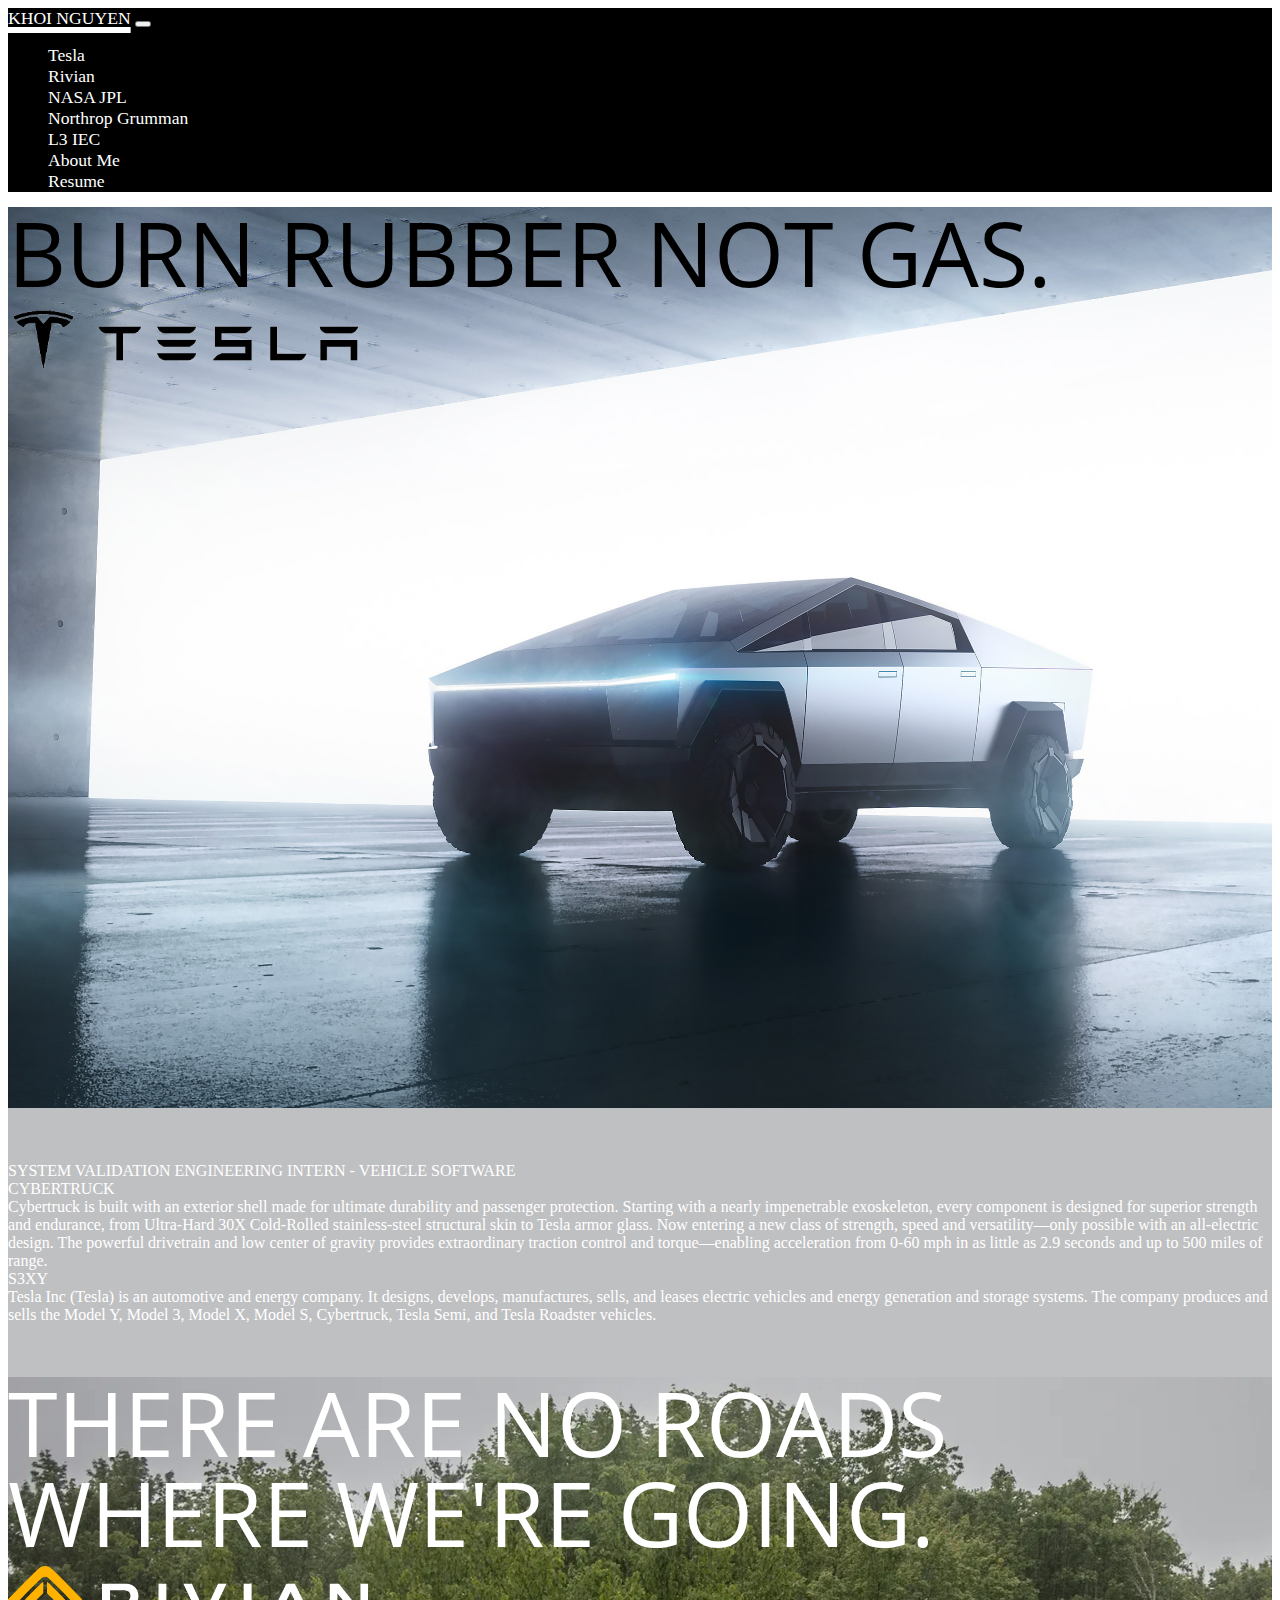
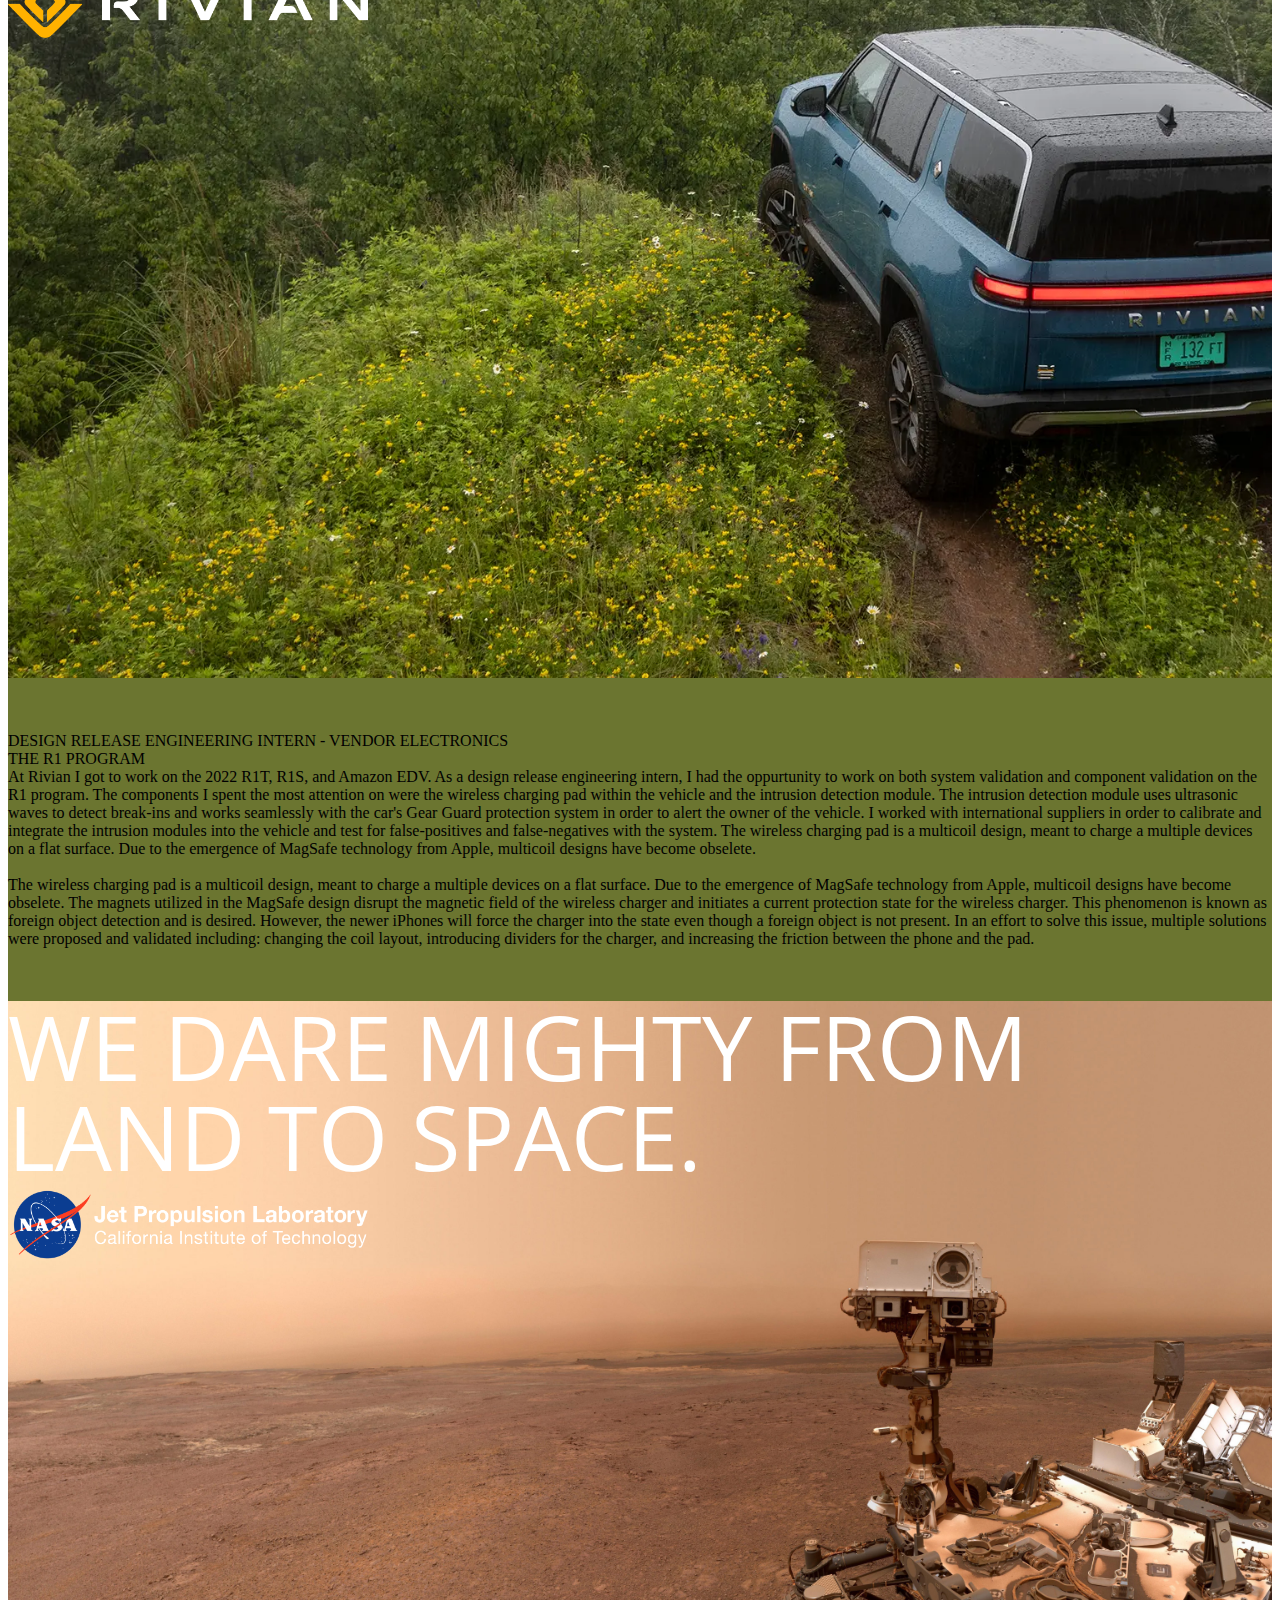
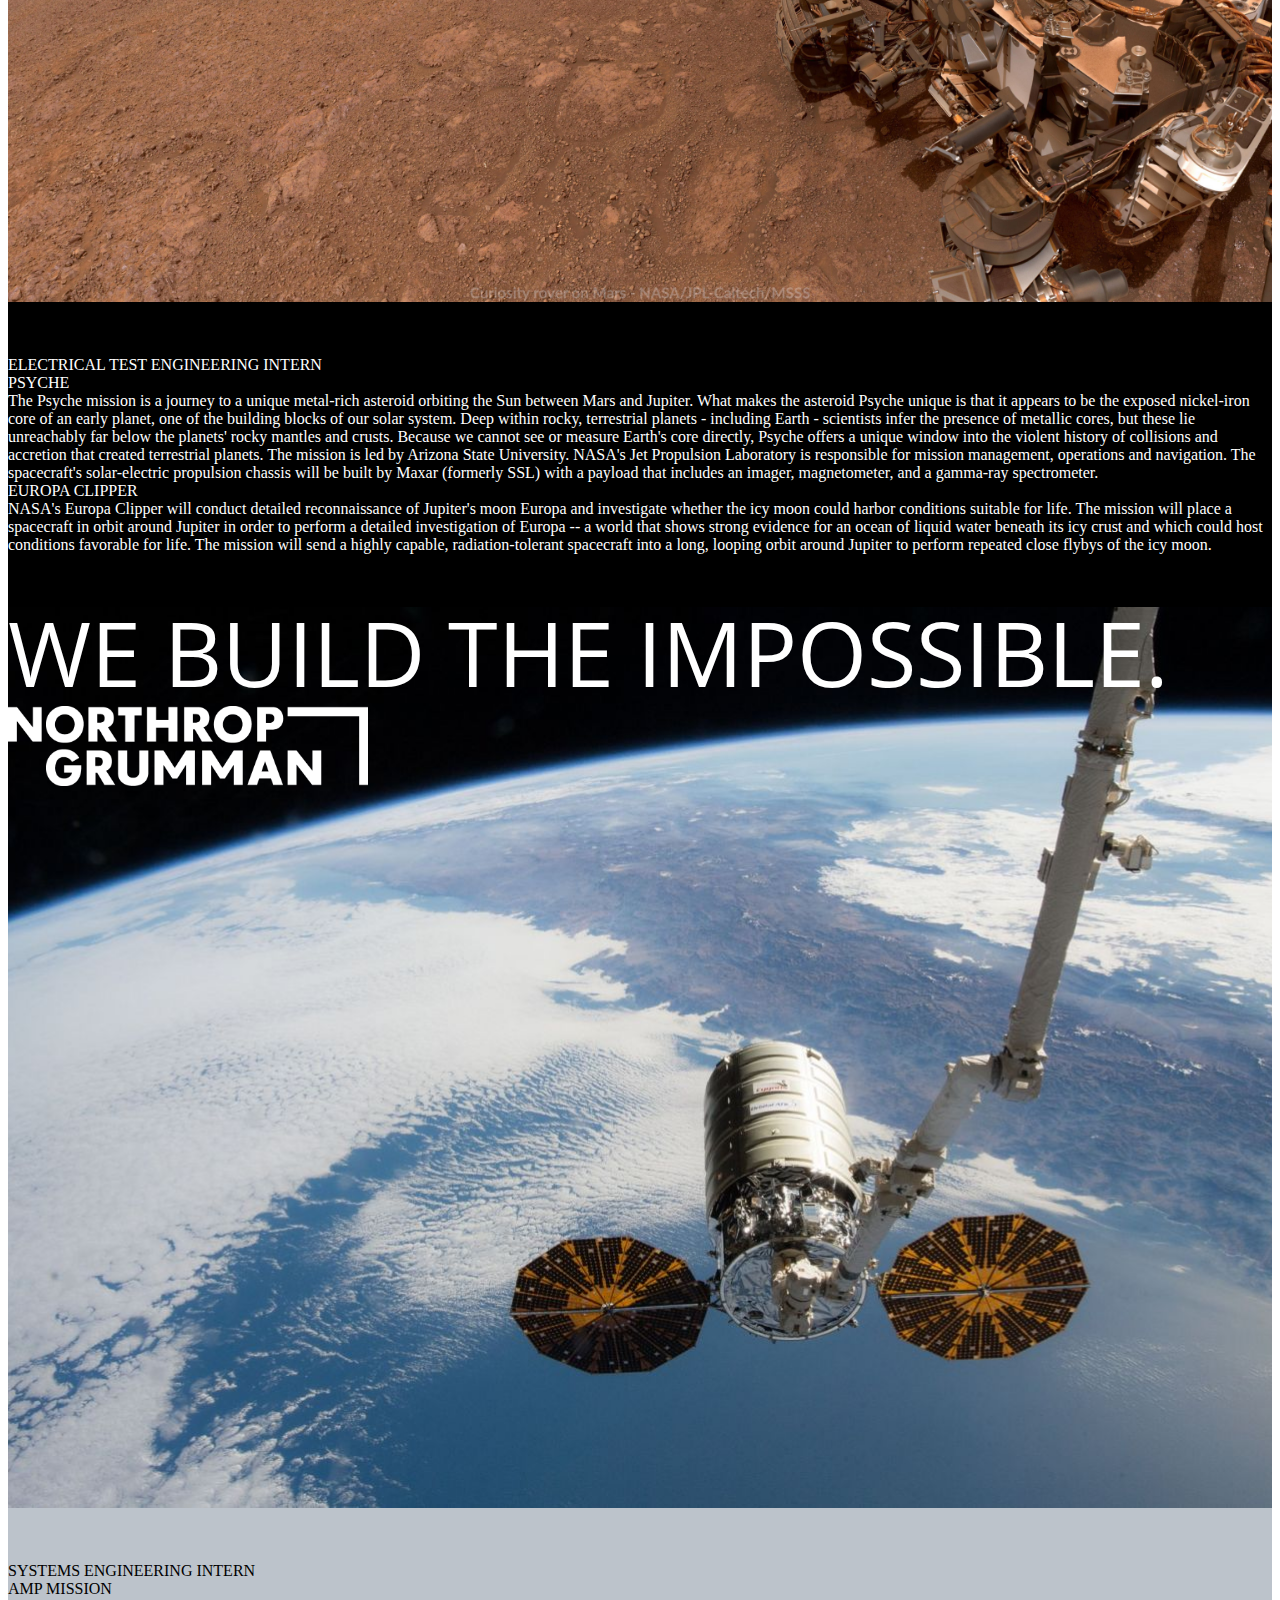
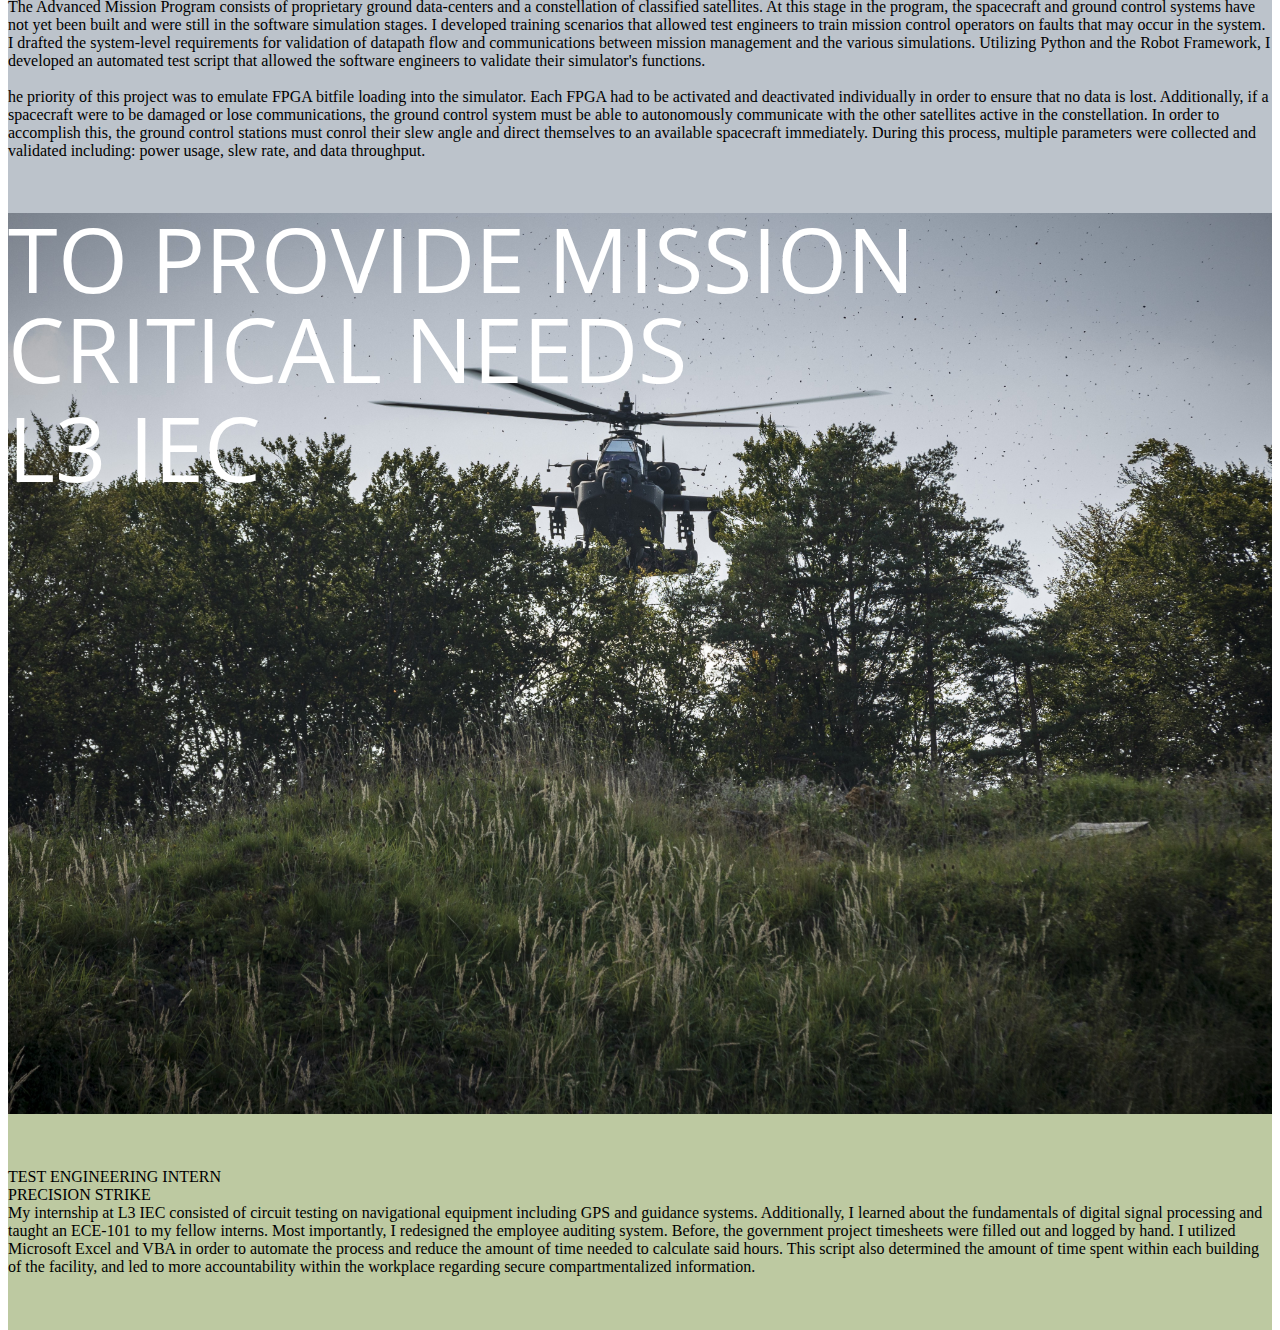
==== commit ae6b148c: "color changes" ====
--- a/index.html
+++ b/index.html
@@ -105,7 +105,7 @@
                 </div>
             </div>
         </div>
-        <div class="page2tan">
+        <div class="page2greendark">
             <div class="container"><div class="h2">DESIGN RELEASE ENGINEERING INTERN - VENDOR ELECTRONICS</div></div>
             <div class="container">
                 <div class="row">
--- a/main.css
+++ b/main.css
@@ -163,7 +163,7 @@
     padding-top: 6vh;
     padding-bottom: 6vh;
     height: auto;
-    background-color: #87a352;
+    background-color: #6b7530;
     margin:0;
 }
 .page2white{
